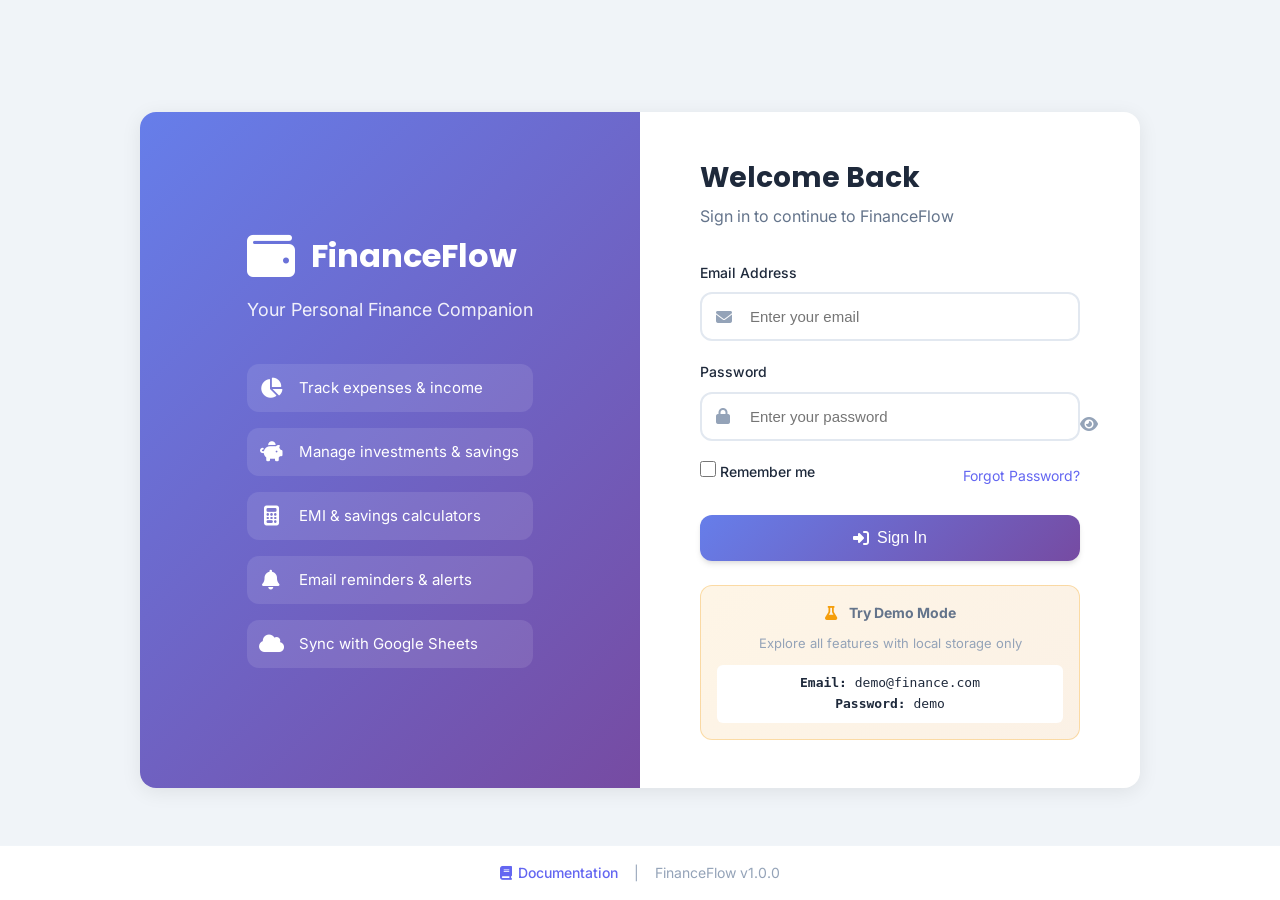
==== accounts.html @ 113bf5a3 "Finance Tracker Lifetime Free" ====
<!DOCTYPE html>
<html lang="en">
<head>
    <meta charset="UTF-8">
    <meta name="viewport" content="width=device-width, initial-scale=1.0">
    <title>Accounts & Cards - FinanceFlow</title>
    <link rel="stylesheet" href="css/styles.css">
    <link rel="stylesheet" href="css/animations.css">
    <link rel="stylesheet" href="css/accounts.css">
    <link href="https://fonts.googleapis.com/css2?family=Inter:wght@300;400;500;600;700&family=Poppins:wght@400;500;600;700&display=swap" rel="stylesheet">
    <link rel="stylesheet" href="https://cdnjs.cloudflare.com/ajax/libs/font-awesome/6.4.0/css/all.min.css">
    <script src="https://cdnjs.cloudflare.com/ajax/libs/gsap/3.12.2/gsap.min.js"></script>
</head>
<body>
    <!-- Mobile Menu Toggle -->
    <button class="mobile-menu-toggle" id="mobileMenuToggle" aria-label="Toggle menu">
        <i class="fas fa-bars"></i>
    </button>

    <!-- Mobile Overlay -->
    <div class="mobile-overlay" id="mobileOverlay"></div>

    <!-- Sidebar Navigation -->
    <nav class="sidebar" id="sidebar">
        <div class="sidebar-header">
            <div class="logo">
                <i class="fas fa-wallet"></i>
                <span>FinanceFlow</span>
            </div>
            <button class="sidebar-toggle" id="sidebarToggle">
                <i class="fas fa-bars"></i>
            </button>
        </div>

        <ul class="nav-menu">
            <li class="nav-item">
                <a href="index.html" class="nav-link">
                    <i class="fas fa-home"></i>
                    <span>Dashboard</span>
                </a>
            </li>
            <li class="nav-item active">
                <a href="accounts.html" class="nav-link">
                    <i class="fas fa-university"></i>
                    <span>Accounts & Cards</span>
                </a>
            </li>
            <li class="nav-item">
                <a href="transactions.html" class="nav-link">
                    <i class="fas fa-exchange-alt"></i>
                    <span>Transactions</span>
                </a>
            </li>
            <li class="nav-item">
                <a href="investments.html" class="nav-link">
                    <i class="fas fa-piggy-bank"></i>
                    <span>Investments</span>
                </a>
            </li>
            <li class="nav-item">
                <a href="emis.html" class="nav-link">
                    <i class="fas fa-credit-card"></i>
                    <span>EMI & Loans</span>
                </a>
            </li>
            <li class="nav-item">
                <a href="calculators.html" class="nav-link">
                    <i class="fas fa-calculator"></i>
                    <span>Calculators</span>
                </a>
            </li>
            <li class="nav-item">
                <a href="reports.html" class="nav-link">
                    <i class="fas fa-chart-pie"></i>
                    <span>Reports</span>
                </a>
            </li>
            <li class="nav-item">
                <a href="categories.html" class="nav-link">
                    <i class="fas fa-tags"></i>
                    <span>Categories</span>
                </a>
            </li>
            <li class="nav-item">
                <a href="logs.html" class="nav-link">
                    <i class="fas fa-history"></i>
                    <span>Audit Logs</span>
                </a>
            </li>
            <li class="nav-item">
                <a href="settings.html" class="nav-link">
                    <i class="fas fa-cog"></i>
                    <span>Settings</span>
                </a>
            </li>
        </ul>

        <div class="sidebar-footer">
            <div class="user-info">
                <div class="user-avatar">
                    <i class="fas fa-user"></i>
                </div>
                <div class="user-details">
                    <span class="user-name" id="userName">User</span>
                    <span class="user-email" id="userEmail"></span>
                </div>
            </div>
            <button class="logout-btn" id="logoutBtn" title="Logout">
                <i class="fas fa-sign-out-alt"></i>
                <span>Logout</span>
            </button>
        </div>
    </nav>

    <!-- Main Content -->
    <main class="main-content">
        <!-- Top Header -->
        <header class="top-header">
            <div class="header-left">
                <h1 class="page-title">Accounts & Cards</h1>
                <p class="page-subtitle">Manage your bank accounts, credit cards, and wallets</p>
            </div>
            <div class="header-right">
                <button class="btn btn-primary" id="addAccountBtn">
                    <i class="fas fa-plus"></i>
                    Add Account
                </button>
            </div>
        </header>

        <!-- Accounts Content -->
        <div class="accounts-content">
            <!-- Summary Stats -->
            <section class="account-stats">
                <div class="stat-card" data-animate="card">
                    <div class="stat-icon bank">
                        <i class="fas fa-university"></i>
                    </div>
                    <div class="stat-info">
                        <h3>Total Bank Balance</h3>
                        <p class="stat-amount" id="totalBankBalance">₹0.00</p>
                    </div>
                </div>
                <div class="stat-card" data-animate="card">
                    <div class="stat-icon credit">
                        <i class="fas fa-credit-card"></i>
                    </div>
                    <div class="stat-info">
                        <h3>Total Credit Limit</h3>
                        <p class="stat-amount" id="totalCreditLimit">₹0.00</p>
                    </div>
                </div>
                <div class="stat-card" data-animate="card">
                    <div class="stat-icon used">
                        <i class="fas fa-chart-line"></i>
                    </div>
                    <div class="stat-info">
                        <h3>Credit Used</h3>
                        <p class="stat-amount" id="totalCreditUsed">₹0.00</p>
                    </div>
                </div>
                <div class="stat-card" data-animate="card">
                    <div class="stat-icon wallet">
                        <i class="fas fa-wallet"></i>
                    </div>
                    <div class="stat-info">
                        <h3>Cash in Wallet</h3>
                        <p class="stat-amount" id="totalCash">₹0.00</p>
                    </div>
                </div>
            </section>

            <!-- Tabs -->
            <div class="tabs-container">
                <div class="tabs-header">
                    <button class="tab-btn active" data-tab="bank-accounts">
                        <i class="fas fa-university"></i>
                        Bank Accounts
                    </button>
                    <button class="tab-btn" data-tab="credit-cards">
                        <i class="fas fa-credit-card"></i>
                        Credit Cards
                    </button>
                    <button class="tab-btn" data-tab="debit-cards">
                        <i class="fas fa-credit-card"></i>
                        Debit Cards
                    </button>
                    <button class="tab-btn" data-tab="wallets">
                        <i class="fas fa-wallet"></i>
                        Wallets & Cash
                    </button>
                </div>

                <!-- Bank Accounts Tab -->
                <div class="tab-content active" id="bank-accounts">
                    <div class="accounts-grid" id="bankAccountsList">
                        <!-- Bank accounts will be loaded dynamically -->
                        <div class="add-card-placeholder" id="addBankAccount">
                            <i class="fas fa-plus-circle"></i>
                            <p>Add Bank Account</p>
                        </div>
                    </div>
                </div>

                <!-- Credit Cards Tab -->
                <div class="tab-content" id="credit-cards">
                    <div class="cards-grid" id="creditCardsList">
                        <!-- Credit cards will be loaded dynamically -->
                        <div class="add-card-placeholder" id="addCreditCard">
                            <i class="fas fa-plus-circle"></i>
                            <p>Add Credit Card</p>
                        </div>
                    </div>
                </div>

                <!-- Debit Cards Tab -->
                <div class="tab-content" id="debit-cards">
                    <div class="cards-grid" id="debitCardsList">
                        <!-- Debit cards will be loaded dynamically -->
                        <div class="add-card-placeholder" id="addDebitCard">
                            <i class="fas fa-plus-circle"></i>
                            <p>Add Debit Card</p>
                        </div>
                    </div>
                </div>

                <!-- Wallets Tab -->
                <div class="tab-content" id="wallets">
                    <div class="wallets-grid" id="walletsList">
                        <!-- Wallets will be loaded dynamically -->
                        <div class="add-card-placeholder" id="addWallet">
                            <i class="fas fa-plus-circle"></i>
                            <p>Add Wallet</p>
                        </div>
                    </div>
                </div>
            </div>

            <!-- Credit Card Requirements Section -->
            <section class="requirements-section card">
                <div class="card-header">
                    <h3>Credit Card Requirements Tracker</h3>
                    <span class="quarter-badge" id="currentQuarter">Q4 2024</span>
                </div>
                <div class="requirements-table-container">
                    <table class="requirements-table" id="requirementsTable">
                        <thead>
                            <tr>
                                <th>Card Name</th>
                                <th>Quarterly Min. Spend</th>
                                <th>Current Spend</th>
                                <th>Progress</th>
                                <th>Days Left</th>
                                <th>Status</th>
                            </tr>
                        </thead>
                        <tbody>
                            <!-- Requirements will be loaded dynamically -->
                            <tr class="empty-row">
                                <td colspan="6">
                                    <div class="empty-state">
                                        <i class="fas fa-credit-card"></i>
                                        <p>No credit cards with spending requirements</p>
                                    </div>
                                </td>
                            </tr>
                        </tbody>
                    </table>
                </div>
            </section>
        </div>
    </main>

    <!-- Add Account Modal -->
    <div class="modal" id="accountModal">
        <div class="modal-overlay"></div>
        <div class="modal-content">
            <div class="modal-header">
                <h2 id="modalTitle">Add Account</h2>
                <button class="modal-close" id="closeModal">
                    <i class="fas fa-times"></i>
                </button>
            </div>
            <form id="accountForm" class="account-form">
                <input type="hidden" id="accountId" name="accountId">
                <input type="hidden" id="accountType" name="accountType" value="bank">

                <div class="form-group">
                    <label for="accountName">Account Name</label>
                    <input type="text" id="accountName" name="accountName" placeholder="e.g., HDFC Savings Account" required>
                </div>

                <div class="form-row">
                    <div class="form-group">
                        <label for="bankName">Bank / Institution</label>
                        <select id="bankName" name="bankName" required>
                            <option value="">Select Bank</option>
                            <option value="HDFC">HDFC Bank</option>
                            <option value="ICICI">ICICI Bank</option>
                            <option value="SBI">State Bank of India</option>
                            <option value="Axis">Axis Bank</option>
                            <option value="Kotak">Kotak Mahindra Bank</option>
                            <option value="Yes">Yes Bank</option>
                            <option value="IndusInd">IndusInd Bank</option>
                            <option value="IDFC">IDFC First Bank</option>
                            <option value="RBL">RBL Bank</option>
                            <option value="AU">AU Small Finance Bank</option>
                            <option value="Paytm">Paytm Payments Bank</option>
                            <option value="Other">Other</option>
                        </select>
                    </div>
                    <div class="form-group">
                        <label for="accountNumber">Account Number (Last 4 digits)</label>
                        <input type="text" id="accountNumber" name="accountNumber" placeholder="XXXX" maxlength="4">
                    </div>
                </div>

                <div class="form-row">
                    <div class="form-group">
                        <label for="currentBalance">Current Balance (₹)</label>
                        <input type="number" id="currentBalance" name="currentBalance" placeholder="0.00" step="0.01">
                    </div>
                    <div class="form-group">
                        <label for="accountColor">Card Color</label>
                        <div class="color-picker">
                            <input type="radio" name="accountColor" value="gradient-1" id="color1" checked>
                            <label for="color1" class="color-option gradient-1"></label>
                            <input type="radio" name="accountColor" value="gradient-2" id="color2">
                            <label for="color2" class="color-option gradient-2"></label>
                            <input type="radio" name="accountColor" value="gradient-3" id="color3">
                            <label for="color3" class="color-option gradient-3"></label>
                            <input type="radio" name="accountColor" value="gradient-4" id="color4">
                            <label for="color4" class="color-option gradient-4"></label>
                            <input type="radio" name="accountColor" value="gradient-5" id="color5">
                            <label for="color5" class="color-option gradient-5"></label>
                        </div>
                    </div>
                </div>

                <!-- Credit Card Specific Fields -->
                <div class="credit-card-fields" id="creditCardFields" style="display: none;">
                    <h4 class="section-title">Credit Card Details</h4>
                    <div class="form-row">
                        <div class="form-group">
                            <label for="creditLimit">Credit Limit (₹)</label>
                            <input type="number" id="creditLimit" name="creditLimit" placeholder="0.00" step="0.01">
                        </div>
                        <div class="form-group">
                            <label for="billingCycle">Billing Cycle Day</label>
                            <input type="number" id="billingCycle" name="billingCycle" placeholder="1-31" min="1" max="31">
                        </div>
                    </div>
                    <div class="form-row">
                        <div class="form-group">
                            <label for="minSpendQuarterly">Min. Quarterly Spend (₹)</label>
                            <input type="number" id="minSpendQuarterly" name="minSpendQuarterly" placeholder="0.00" step="0.01">
                        </div>
                        <div class="form-group">
                            <label for="annualFee">Annual Fee (₹)</label>
                            <input type="number" id="annualFee" name="annualFee" placeholder="0.00" step="0.01">
                        </div>
                    </div>
                    <div class="form-group">
                        <label for="rewardType">Reward Type</label>
                        <select id="rewardType" name="rewardType">
                            <option value="">Select Reward Type</option>
                            <option value="cashback">Cashback</option>
                            <option value="points">Reward Points</option>
                            <option value="miles">Air Miles</option>
                            <option value="none">No Rewards</option>
                        </select>
                    </div>
                </div>

                <!-- Wallet Specific Fields -->
                <div class="wallet-fields" id="walletFields" style="display: none;">
                    <h4 class="section-title">Wallet Details</h4>
                    <div class="form-group">
                        <label for="walletType">Wallet Type</label>
                        <select id="walletType" name="walletType">
                            <option value="cash">Cash</option>
                            <option value="paytm">Paytm Wallet</option>
                            <option value="phonepe">PhonePe Wallet</option>
                            <option value="amazonpay">Amazon Pay</option>
                            <option value="googlepay">Google Pay</option>
                            <option value="other">Other Digital Wallet</option>
                        </select>
                    </div>
                </div>

                <div class="form-group">
                    <label for="notes">Notes (Optional)</label>
                    <textarea id="notes" name="notes" placeholder="Any additional notes..."></textarea>
                </div>

                <div class="form-actions">
                    <button type="button" class="btn btn-secondary" id="cancelAccount">Cancel</button>
                    <button type="submit" class="btn btn-primary">
                        <i class="fas fa-check"></i> Save Account
                    </button>
                </div>
            </form>
        </div>
    </div>

    <!-- Delete Confirmation Modal -->
    <div class="modal" id="deleteModal">
        <div class="modal-overlay"></div>
        <div class="modal-content modal-sm">
            <div class="modal-header">
                <h2>Delete Account</h2>
                <button class="modal-close" id="closeDeleteModal">
                    <i class="fas fa-times"></i>
                </button>
            </div>
            <div class="modal-body">
                <div class="delete-warning">
                    <i class="fas fa-exclamation-triangle"></i>
                    <p>Are you sure you want to delete this account? This action cannot be undone.</p>
                </div>
            </div>
            <div class="modal-footer">
                <button type="button" class="btn btn-secondary" id="cancelDelete">Cancel</button>
                <button type="button" class="btn btn-danger" id="confirmDelete">
                    <i class="fas fa-trash"></i> Delete
                </button>
            </div>
        </div>
    </div>

    <!-- Page Footer -->
    <footer class="page-footer">
        <a href="docs.html" target="_blank"><i class="fas fa-book"></i> Documentation</a>
        <span>|</span>
        <span>FinanceFlow v1.0.0</span>
    </footer>

    <!-- Toast Notification -->
    <div class="toast-container" id="toastContainer"></div>

    <!-- Scripts -->
    <script src="js/config.js"></script>
    <script src="js/sheets-api.js"></script>
    <script src="js/storage.js"></script>
    <script src="js/app.js"></script>
    <script src="js/accounts.js"></script>
    <script src="js/animations.js"></script>
</body>
</html>
---- css/styles.css ----
/* ============================================
   FinanceFlow - Modern Finance Tracker Styles
   ============================================ */

/* CSS Variables */
:root {
    /* Primary Colors */
    --primary: #6366f1;
    --primary-dark: #4f46e5;
    --primary-light: #818cf8;
    --primary-bg: rgba(99, 102, 241, 0.1);

    /* Secondary Colors */
    --secondary: #10b981;
    --secondary-dark: #059669;
    --secondary-light: #34d399;

    /* Accent Colors */
    --accent-1: #f59e0b;
    --accent-2: #ec4899;
    --accent-3: #8b5cf6;
    --accent-4: #06b6d4;

    /* Status Colors */
    --success: #22c55e;
    --warning: #f59e0b;
    --error: #ef4444;
    --info: #3b82f6;

    /* Neutral Colors */
    --dark: #1e1e2e;
    --dark-100: #2a2a3e;
    --dark-200: #363650;
    --dark-300: #45455f;

    --light: #f8fafc;
    --light-100: #f1f5f9;
    --light-200: #e2e8f0;
    --light-300: #cbd5e1;

    /* Text Colors */
    --text-primary: #1e293b;
    --text-secondary: #64748b;
    --text-muted: #94a3b8;
    --text-light: #ffffff;

    /* Background */
    --bg-main: #f0f4f8;
    --bg-card: #ffffff;
    --bg-sidebar: #1e1e2e;

    /* Gradients */
    --gradient-1: linear-gradient(135deg, #667eea 0%, #764ba2 100%);
    --gradient-2: linear-gradient(135deg, #11998e 0%, #38ef7d 100%);
    --gradient-3: linear-gradient(135deg, #ee0979 0%, #ff6a00 100%);
    --gradient-4: linear-gradient(135deg, #4facfe 0%, #00f2fe 100%);
    --gradient-5: linear-gradient(135deg, #fa709a 0%, #fee140 100%);
    --gradient-dark: linear-gradient(180deg, #1e1e2e 0%, #2a2a3e 100%);

    /* Shadows */
    --shadow-sm: 0 1px 2px 0 rgba(0, 0, 0, 0.05);
    --shadow: 0 4px 6px -1px rgba(0, 0, 0, 0.1), 0 2px 4px -1px rgba(0, 0, 0, 0.06);
    --shadow-md: 0 10px 15px -3px rgba(0, 0, 0, 0.1), 0 4px 6px -2px rgba(0, 0, 0, 0.05);
    --shadow-lg: 0 20px 25px -5px rgba(0, 0, 0, 0.1), 0 10px 10px -5px rgba(0, 0, 0, 0.04);
    --shadow-xl: 0 25px 50px -12px rgba(0, 0, 0, 0.25);
    --shadow-card: 0 4px 20px rgba(0, 0, 0, 0.08);

    /* Border Radius */
    --radius-sm: 6px;
    --radius: 12px;
    --radius-lg: 16px;
    --radius-xl: 24px;
    --radius-full: 9999px;

    /* Transitions */
    --transition-fast: 150ms ease;
    --transition: 300ms ease;
    --transition-slow: 500ms ease;

    /* Spacing */
    --sidebar-width: 260px;
    --sidebar-collapsed: 70px;
    --header-height: 70px;
    --mobile-nav-height: 70px;
}

/* Dark Theme */
[data-theme="dark"] {
    /* Neutral Colors - inverted */
    --light: #1e1e2e;
    --light-100: #2a2a3e;
    --light-200: #363650;
    --light-300: #45455f;

    --dark: #f8fafc;
    --dark-100: #f1f5f9;
    --dark-200: #e2e8f0;
    --dark-300: #cbd5e1;

    /* Text Colors - inverted */
    --text-primary: #f1f5f9;
    --text-secondary: #cbd5e1;
    --text-muted: #94a3b8;

    /* Background - dark */
    --bg-main: #0f0f1a;
    --bg-card: #1e1e2e;
    --bg-sidebar: #0f0f1a;

    /* Shadows - more subtle for dark mode */
    --shadow-sm: 0 1px 2px 0 rgba(0, 0, 0, 0.3);
    --shadow: 0 4px 6px -1px rgba(0, 0, 0, 0.4), 0 2px 4px -1px rgba(0, 0, 0, 0.3);
    --shadow-md: 0 10px 15px -3px rgba(0, 0, 0, 0.4), 0 4px 6px -2px rgba(0, 0, 0, 0.3);
    --shadow-lg: 0 20px 25px -5px rgba(0, 0, 0, 0.4), 0 10px 10px -5px rgba(0, 0, 0, 0.3);
    --shadow-xl: 0 25px 50px -12px rgba(0, 0, 0, 0.5);
    --shadow-card: 0 4px 20px rgba(0, 0, 0, 0.3);

    /* Primary colors - slightly brighter for dark bg */
    --primary-bg: rgba(99, 102, 241, 0.2);
}

/* Dark Theme - Element overrides */
[data-theme="dark"] body {
    color: var(--text-primary);
}

[data-theme="dark"] .card,
[data-theme="dark"] .modal-content {
    background: var(--bg-card);
    color: var(--text-primary);
}

[data-theme="dark"] .card-header h3,
[data-theme="dark"] .modal-header h2,
[data-theme="dark"] h1, [data-theme="dark"] h2,
[data-theme="dark"] h3, [data-theme="dark"] h4 {
    color: var(--text-primary);
}

[data-theme="dark"] .page-title,
[data-theme="dark"] .page-subtitle {
    color: var(--text-primary);
}

[data-theme="dark"] p,
[data-theme="dark"] span,
[data-theme="dark"] label {
    color: var(--text-secondary);
}

[data-theme="dark"] input,
[data-theme="dark"] select,
[data-theme="dark"] textarea {
    background: var(--light-100);
    border-color: var(--light-300);
    color: var(--text-primary);
}

[data-theme="dark"] input::placeholder,
[data-theme="dark"] textarea::placeholder {
    color: var(--text-muted);
}

[data-theme="dark"] .stat-card,
[data-theme="dark"] .summary-card {
    background: var(--bg-card);
}

[data-theme="dark"] .stat-label,
[data-theme="dark"] .stat-info span {
    color: var(--text-secondary);
}

[data-theme="dark"] .stat-value {
    color: var(--text-primary);
}

[data-theme="dark"] .btn-secondary {
    background: var(--light-200);
    color: var(--text-primary);
    border-color: var(--light-300);
}

[data-theme="dark"] .btn-secondary:hover {
    background: var(--light-300);
}

[data-theme="dark"] .empty-state-small p,
[data-theme="dark"] .empty-state p {
    color: var(--text-muted);
}

[data-theme="dark"] .investment-item,
[data-theme="dark"] .transaction-item {
    background: var(--light-100);
    border-color: var(--light-200);
}

[data-theme="dark"] .investment-item h4,
[data-theme="dark"] .transaction-item h4 {
    color: var(--text-primary);
}

[data-theme="dark"] .investment-item p,
[data-theme="dark"] .transaction-item p {
    color: var(--text-secondary);
}

[data-theme="dark"] .nav-link {
    color: var(--text-secondary);
}

[data-theme="dark"] .nav-link:hover,
[data-theme="dark"] .nav-item.active .nav-link {
    color: var(--text-light);
}

[data-theme="dark"] .form-group label {
    color: var(--text-primary);
}

[data-theme="dark"] .form-group small {
    color: var(--text-muted);
}

[data-theme="dark"] .toggle-text {
    color: var(--text-secondary);
}

[data-theme="dark"] .page-footer {
    background: var(--bg-card);
    border-color: var(--light-200);
    color: var(--text-secondary);
}

[data-theme="dark"] .page-footer a {
    color: var(--text-secondary);
}

[data-theme="dark"] .top-header {
    background: var(--bg-card);
    border-color: var(--light-200);
}

[data-theme="dark"] table th,
[data-theme="dark"] table td {
    color: var(--text-primary);
    border-color: var(--light-200);
}

[data-theme="dark"] table thead {
    background: var(--light-100);
}

[data-theme="dark"] table tbody tr:hover {
    background: var(--light-100);
}

/* Dark Theme - Sidebar */
[data-theme="dark"] .sidebar {
    background: var(--bg-sidebar);
    border-right-color: var(--light-200);
}

[data-theme="dark"] .sidebar-header {
    border-bottom-color: var(--light-200);
}

[data-theme="dark"] .logo span {
    color: var(--text-primary);
}

[data-theme="dark"] .user-name {
    color: var(--text-primary);
}

[data-theme="dark"] .user-email {
    color: var(--text-secondary);
}

/* Dark Theme - Modals */
[data-theme="dark"] .modal-overlay {
    background: rgba(0, 0, 0, 0.7);
}

[data-theme="dark"] .modal-content {
    background: var(--bg-card);
    border: 1px solid var(--light-200);
}

[data-theme="dark"] .modal-header {
    border-bottom-color: var(--light-200);
}

[data-theme="dark"] .modal-header h2 {
    color: var(--text-primary);
}

[data-theme="dark"] .modal-close {
    color: var(--text-secondary);
}

[data-theme="dark"] .modal-close:hover {
    color: var(--text-primary);
}

[data-theme="dark"] .form-actions {
    border-top-color: var(--light-200);
}

/* Dark Theme - Alerts and Banners */
[data-theme="dark"] .alert {
    border-color: var(--light-200);
}

/* Dark Theme - Dropdowns */
[data-theme="dark"] select option {
    background: var(--bg-card);
    color: var(--text-primary);
}

/* Dark Theme - Toast */
[data-theme="dark"] .toast {
    background: var(--bg-card);
    border: 1px solid var(--light-200);
    color: var(--text-primary);
}

/* Dark Theme - Scrollbars */
[data-theme="dark"] ::-webkit-scrollbar-track {
    background: var(--light-100);
}

[data-theme="dark"] ::-webkit-scrollbar-thumb {
    background: var(--light-300);
}

[data-theme="dark"] ::-webkit-scrollbar-thumb:hover {
    background: var(--light-200);
}

/* Reset & Base */
*, *::before, *::after {
    box-sizing: border-box;
    margin: 0;
    padding: 0;
}

html {
    font-size: 16px;
    scroll-behavior: smooth;
}

body {
    font-family: 'Inter', -apple-system, BlinkMacSystemFont, 'Segoe UI', Roboto, sans-serif;
    background: var(--bg-main);
    color: var(--text-primary);
    line-height: 1.6;
    overflow-x: hidden;
    min-height: 100vh;
}

/* Typography */
h1, h2, h3, h4, h5, h6 {
    font-family: 'Poppins', sans-serif;
    font-weight: 600;
    line-height: 1.3;
}

h1 { font-size: 1.75rem; }
h2 { font-size: 1.5rem; }
h3 { font-size: 1.25rem; }
h4 { font-size: 1.125rem; }

/* ============================================
   SIDEBAR NAVIGATION - DESKTOP
   ============================================ */
.sidebar {
    position: fixed;
    left: 0;
    top: 0;
    height: 100vh;
    width: var(--sidebar-width);
    background: var(--gradient-dark);
    padding: 1.25rem;
    display: flex;
    flex-direction: column;
    z-index: 1000;
    transition: transform var(--transition), width var(--transition);
    overflow-y: auto;
    overflow-x: hidden;
}

.sidebar-header {
    display: flex;
    align-items: center;
    justify-content: space-between;
    margin-bottom: 1.5rem;
    padding-bottom: 1.25rem;
    border-bottom: 1px solid var(--dark-200);
}

.logo {
    display: flex;
    align-items: center;
    gap: 0.75rem;
    color: var(--text-light);
    font-size: 1.25rem;
    font-weight: 700;
    font-family: 'Poppins', sans-serif;
    text-decoration: none;
}

.logo i {
    font-size: 1.5rem;
    color: var(--primary-light);
}

.sidebar-toggle {
    background: var(--dark-200);
    border: none;
    color: var(--text-light);
    width: 36px;
    height: 36px;
    border-radius: var(--radius-sm);
    cursor: pointer;
    display: flex;
    align-items: center;
    justify-content: center;
    transition: var(--transition);
    flex-shrink: 0;
}

.sidebar-toggle:hover {
    background: var(--primary);
}

.sidebar-toggle i {
    transition: transform var(--transition);
}

.sidebar.collapsed .sidebar-toggle i {
    transform: rotate(180deg);
}

.nav-menu {
    list-style: none;
    flex: 1;
    display: flex;
    flex-direction: column;
    gap: 0.375rem;
}

.nav-item {
    width: 100%;
}

.nav-link {
    display: flex;
    align-items: center;
    gap: 0.875rem;
    padding: 0.875rem 1rem;
    color: var(--light-300);
    text-decoration: none;
    border-radius: var(--radius);
    transition: var(--transition);
    position: relative;
    overflow: hidden;
    font-size: 0.9375rem;
}

.nav-link::before {
    content: '';
    position: absolute;
    left: 0;
    top: 0;
    height: 100%;
    width: 0;
    background: var(--gradient-1);
    opacity: 0;
    transition: var(--transition);
    border-radius: var(--radius);
    z-index: -1;
}

.nav-link:hover,
.nav-item.active .nav-link {
    color: var(--text-light);
}

.nav-link:hover::before,
.nav-item.active .nav-link::before {
    width: 100%;
    opacity: 1;
}

.nav-link i {
    font-size: 1.125rem;
    width: 24px;
    text-align: center;
    flex-shrink: 0;
}

.nav-link span {
    white-space: nowrap;
}

.sidebar-footer {
    padding: 1rem;
    margin-top: auto;
    border-top: 1px solid var(--light-200);
}

.user-info {
    display: flex;
    align-items: center;
    gap: 0.75rem;
    margin-bottom: 0.75rem;
}

.user-avatar {
    width: 36px;
    height: 36px;
    border-radius: 50%;
    background: var(--gradient-1);
    display: flex;
    align-items: center;
    justify-content: center;
    color: white;
    font-size: 0.875rem;
    flex-shrink: 0;
}

.user-details {
    flex: 1;
    min-width: 0;
}

.user-name {
    display: block;
    font-weight: 600;
    font-size: 0.875rem;
    color: #ffffff;
    white-space: nowrap;
    overflow: hidden;
    text-overflow: ellipsis;
}

.user-email {
    display: block;
    font-size: 0.75rem;
    color: var(--text-muted);
    white-space: nowrap;
    overflow: hidden;
    text-overflow: ellipsis;
}

.logout-btn {
    width: 100%;
    display: flex;
    align-items: center;
    justify-content: center;
    gap: 0.5rem;
    padding: 0.625rem 1rem;
    background: var(--light-100);
    border: none;
    border-radius: var(--radius);
    color: var(--text-secondary);
    font-size: 0.8125rem;
    font-weight: 500;
    cursor: pointer;
    transition: var(--transition);
}

.logout-btn:hover {
    background: var(--error);
    color: white;
}

.sync-status {
    display: flex;
    align-items: center;
    gap: 0.75rem;
    color: var(--secondary);
    font-size: 0.8125rem;
}

.sync-status i {
    animation: pulse 2s infinite;
}

/* Sidebar Collapsed State */
.sidebar.collapsed {
    width: var(--sidebar-collapsed);
}

.sidebar.collapsed .logo span,
.sidebar.collapsed .nav-link span,
.sidebar.collapsed .sidebar-footer span,
.sidebar.collapsed .user-details,
.sidebar.collapsed .logout-btn span {
    display: none;
}

.sidebar.collapsed .user-info {
    justify-content: center;
    margin-bottom: 0.5rem;
}

.sidebar.collapsed .logout-btn {
    padding: 0.625rem;
}

.sidebar.collapsed .logo {
    justify-content: center;
}

.sidebar.collapsed .nav-link {
    justify-content: center;
    padding: 0.875rem;
}

.sidebar.collapsed .nav-link i {
    margin: 0;
    font-size: 1.25rem;
}

.sidebar.collapsed .sidebar-header {
    justify-content: center;
    padding: 1.25rem 0.5rem;
}

.sidebar.collapsed .sidebar-toggle {
    position: static;
    margin-left: 0;
}

.sidebar.collapsed .sync-status {
    justify-content: center;
}

.sidebar.collapsed ~ .main-content {
    margin-left: var(--sidebar-collapsed);
}

/* ============================================
   MOBILE NAVIGATION - Bottom Nav Bar
   ============================================ */
.mobile-nav {
    display: none;
    position: fixed;
    bottom: 0;
    left: 0;
    right: 0;
    height: var(--mobile-nav-height);
    background: var(--bg-card);
    border-top: 1px solid var(--light-200);
    z-index: 1000;
    padding: 0.5rem;
    box-shadow: 0 -4px 20px rgba(0, 0, 0, 0.1);
}

.mobile-nav-list {
    display: flex;
    justify-content: space-around;
    align-items: center;
    height: 100%;
    list-style: none;
    max-width: 500px;
    margin: 0 auto;
}

.mobile-nav-item {
    flex: 1;
}

.mobile-nav-link {
    display: flex;
    flex-direction: column;
    align-items: center;
    justify-content: center;
    gap: 0.25rem;
    padding: 0.5rem;
    color: var(--text-muted);
    text-decoration: none;
    border-radius: var(--radius);
    transition: var(--transition);
    font-size: 0.625rem;
    font-weight: 500;
}

.mobile-nav-link i {
    font-size: 1.25rem;
}

.mobile-nav-link.active,
.mobile-nav-link:hover {
    color: var(--primary);
}

.mobile-nav-link.active {
    background: var(--primary-bg);
}

/* Mobile Menu Toggle Button */
.mobile-menu-toggle {
    display: none;
    position: fixed;
    top: 1rem;
    left: 1rem;
    z-index: 1002;
    width: 44px;
    height: 44px;
    background: var(--bg-card);
    border: none;
    border-radius: var(--radius);
    color: var(--text-primary);
    cursor: pointer;
    box-shadow: var(--shadow-md);
    transition: var(--transition);
    align-items: center;
    justify-content: center;
}

.mobile-menu-toggle:hover {
    background: var(--light-100);
}

.mobile-menu-toggle i {
    font-size: 1.25rem;
}

/* Mobile Overlay */
.mobile-overlay {
    display: none;
    position: fixed;
    inset: 0;
    background: rgba(0, 0, 0, 0.5);
    z-index: 1000;
    opacity: 0;
    transition: opacity var(--transition);
}

.mobile-overlay.active {
    display: block;
    opacity: 1;
}

/* Desktop - hide mobile toggle, show sidebar toggle */
@media (min-width: 769px) {
    .mobile-menu-toggle {
        display: none !important;
    }

    .sidebar-toggle {
        display: flex;
    }
}

/* Mobile Sidebar Styles */
@media (max-width: 768px) {
    .mobile-menu-toggle {
        display: flex;
    }

    .sidebar {
        transform: translateX(-100%);
        z-index: 1001;
    }

    .sidebar.mobile-open {
        transform: translateX(0);
    }

    .sidebar-toggle {
        display: none !important;
    }

    .main-content {
        margin-left: 0;
        padding-top: 70px;
    }

    .top-header {
        padding-left: 4.5rem;
    }

    /* Settings page mobile */
    .settings-content {
        padding: 1rem !important;
    }

    .settings-content .form-row {
        flex-direction: column;
    }

    .settings-content .card {
        padding: 1rem;
    }

    .settings-content input,
    .settings-content select {
        width: 100% !important;
    }
}

/* ============================================
   MAIN CONTENT
   ============================================ */
.main-content {
    margin-left: var(--sidebar-width);
    min-height: 100vh;
    transition: margin-left var(--transition);
    padding-bottom: 0;
}

/* Top Header */
.top-header {
    display: flex;
    align-items: center;
    justify-content: space-between;
    padding: 1.25rem 1.5rem;
    background: var(--bg-card);
    box-shadow: var(--shadow-sm);
    position: sticky;
    top: 0;
    z-index: 100;
    gap: 1rem;
}

.header-left {
    flex: 1;
    min-width: 0;
}

.header-left .page-title {
    color: var(--text-primary);
    margin-bottom: 0.125rem;
    font-size: 1.5rem;
}

.header-left .page-subtitle {
    color: var(--text-secondary);
    font-size: 0.8125rem;
}

.header-right {
    display: flex;
    align-items: center;
    gap: 0.75rem;
    flex-shrink: 0;
}

.notification-bell {
    position: relative;
    width: 44px;
    height: 44px;
    display: flex;
    align-items: center;
    justify-content: center;
    background: var(--light-100);
    border-radius: var(--radius-full);
    cursor: pointer;
    transition: var(--transition);
}

.notification-bell:hover {
    background: var(--light-200);
}

.notification-bell i {
    font-size: 1.125rem;
    color: var(--text-secondary);
}

.notification-badge {
    position: absolute;
    top: 6px;
    right: 6px;
    background: var(--error);
    color: white;
    font-size: 0.625rem;
    font-weight: 600;
    width: 18px;
    height: 18px;
    border-radius: var(--radius-full);
    display: flex;
    align-items: center;
    justify-content: center;
}

/* ============================================
   BUTTONS
   ============================================ */
.btn {
    display: inline-flex;
    align-items: center;
    justify-content: center;
    gap: 0.5rem;
    padding: 0.75rem 1.25rem;
    border: none;
    border-radius: var(--radius);
    font-size: 0.875rem;
    font-weight: 500;
    cursor: pointer;
    transition: var(--transition);
    text-decoration: none;
    white-space: nowrap;
}

.btn-primary {
    background: var(--gradient-1);
    color: white;
    box-shadow: var(--shadow);
}

.btn-primary:hover {
    transform: translateY(-2px);
    box-shadow: var(--shadow-md);
}

.btn-secondary {
    background: var(--light-100);
    color: var(--text-primary);
}

.btn-secondary:hover {
    background: var(--light-200);
}

.btn-success {
    background: var(--secondary);
    color: white;
}

.btn-danger {
    background: var(--error);
    color: white;
}

.btn-sm {
    padding: 0.5rem 0.875rem;
    font-size: 0.8125rem;
}

.btn-icon {
    width: 40px;
    height: 40px;
    padding: 0;
    display: flex;
    align-items: center;
    justify-content: center;
    background: transparent;
    color: var(--text-secondary);
    border-radius: var(--radius);
}

.btn-icon:hover {
    background: var(--light-100);
}

/* ============================================
   DASHBOARD CONTENT
   ============================================ */
.dashboard-content {
    padding: 1.5rem;
}

/* Summary Cards */
.summary-section {
    display: grid;
    grid-template-columns: repeat(4, 1fr);
    gap: 1.25rem;
    margin-bottom: 1.5rem;
}

.summary-card {
    background: var(--bg-card);
    border-radius: var(--radius-lg);
    padding: 1.25rem;
    display: flex;
    align-items: flex-start;
    gap: 1rem;
    box-shadow: var(--shadow-card);
    position: relative;
    overflow: hidden;
    transition: var(--transition);
}

.summary-card::before {
    content: '';
    position: absolute;
    top: 0;
    left: 0;
    right: 0;
    height: 4px;
}

.card-gradient-1::before { background: var(--gradient-1); }
.card-gradient-2::before { background: var(--gradient-2); }
.card-gradient-3::before { background: var(--gradient-3); }
.card-gradient-4::before { background: var(--gradient-4); }

.summary-card:hover {
    transform: translateY(-4px);
    box-shadow: var(--shadow-lg);
}

.card-icon {
    width: 50px;
    height: 50px;
    border-radius: var(--radius);
    display: flex;
    align-items: center;
    justify-content: center;
    font-size: 1.25rem;
    flex-shrink: 0;
}

.card-gradient-1 .card-icon {
    background: rgba(99, 102, 241, 0.15);
    color: var(--primary);
}

.card-gradient-2 .card-icon {
    background: rgba(16, 185, 129, 0.15);
    color: var(--secondary);
}

.card-gradient-3 .card-icon {
    background: rgba(239, 68, 68, 0.15);
    color: var(--error);
}

.card-gradient-4 .card-icon {
    background: rgba(6, 182, 212, 0.15);
    color: var(--accent-4);
}

.card-content {
    flex: 1;
    min-width: 0;
}

.card-content h3 {
    font-size: 0.8125rem;
    font-weight: 500;
    color: var(--text-secondary);
    margin-bottom: 0.375rem;
}

.card-content .amount {
    font-size: 1.5rem;
    font-weight: 700;
    color: var(--text-primary);
    font-family: 'Poppins', sans-serif;
    margin-bottom: 0.375rem;
    white-space: nowrap;
    overflow: hidden;
    text-overflow: ellipsis;
}

.trend {
    display: inline-flex;
    align-items: center;
    gap: 0.25rem;
    font-size: 0.75rem;
    font-weight: 500;
    padding: 0.25rem 0.5rem;
    border-radius: var(--radius-full);
}

.trend.positive {
    background: rgba(34, 197, 94, 0.1);
    color: var(--success);
}

.trend.negative {
    background: rgba(239, 68, 68, 0.1);
    color: var(--error);
}

.progress-bar {
    width: 100%;
    height: 6px;
    background: var(--light-200);
    border-radius: var(--radius-full);
    overflow: hidden;
    margin-top: 0.5rem;
}

.progress {
    height: 100%;
    background: var(--gradient-4);
    border-radius: var(--radius-full);
    transition: width 1s ease;
}

/* Card Component */
.card {
    background: var(--bg-card);
    border-radius: var(--radius-lg);
    box-shadow: var(--shadow-card);
    padding: 1.25rem;
}

.card-header {
    display: flex;
    align-items: center;
    justify-content: space-between;
    margin-bottom: 1.25rem;
    gap: 0.75rem;
}

.card-header h3 {
    font-size: 1rem;
    color: var(--text-primary);
}

.view-all {
    color: var(--primary);
    text-decoration: none;
    font-size: 0.8125rem;
    font-weight: 500;
    transition: var(--transition);
    white-space: nowrap;
}

.view-all:hover {
    color: var(--primary-dark);
}

/* Charts Section */
.charts-section {
    display: grid;
    grid-template-columns: 1.5fr 1fr;
    gap: 1.25rem;
    margin-bottom: 1.5rem;
}

.chart-container {
    min-height: 320px;
}

.chart-container canvas {
    max-height: 260px;
}

.chart-filter {
    padding: 0.5rem 0.875rem;
    border: 1px solid var(--light-200);
    border-radius: var(--radius);
    background: var(--bg-card);
    font-size: 0.8125rem;
    color: var(--text-primary);
    cursor: pointer;
}

/* Bottom Section */
.bottom-section {
    display: grid;
    grid-template-columns: 1.5fr 1fr;
    gap: 1.25rem;
    margin-bottom: 1.5rem;
}

/* Transactions List */
.transactions-list {
    max-height: 380px;
    overflow-y: auto;
}

.transaction-item {
    display: flex;
    align-items: center;
    gap: 0.875rem;
    padding: 0.875rem 0;
    border-bottom: 1px solid var(--light-100);
    transition: var(--transition);
}

.transaction-item:last-child {
    border-bottom: none;
}

.transaction-item:hover {
    background: var(--light-100);
    margin: 0 -0.875rem;
    padding: 0.875rem;
    border-radius: var(--radius);
}

.transaction-icon {
    width: 44px;
    height: 44px;
    border-radius: var(--radius);
    display: flex;
    align-items: center;
    justify-content: center;
    font-size: 1.125rem;
    flex-shrink: 0;
}

.transaction-icon.food { background: rgba(245, 158, 11, 0.15); color: var(--accent-1); }
.transaction-icon.transport { background: rgba(59, 130, 246, 0.15); color: var(--info); }
.transaction-icon.shopping { background: rgba(236, 72, 153, 0.15); color: var(--accent-2); }
.transaction-icon.bills { background: rgba(139, 92, 246, 0.15); color: var(--accent-3); }
.transaction-icon.income { background: rgba(34, 197, 94, 0.15); color: var(--success); }
.transaction-icon.expense { background: rgba(239, 68, 68, 0.15); color: var(--error); }

.transaction-details {
    flex: 1;
    min-width: 0;
}

.transaction-details h4 {
    font-size: 0.875rem;
    font-weight: 500;
    color: var(--text-primary);
    margin-bottom: 0.125rem;
    white-space: nowrap;
    overflow: hidden;
    text-overflow: ellipsis;
}

.transaction-details p {
    font-size: 0.75rem;
    color: var(--text-muted);
}

.transaction-amount {
    text-align: right;
    flex-shrink: 0;
}

.transaction-amount .amount {
    font-size: 0.9375rem;
    font-weight: 600;
}

.transaction-amount .amount.expense { color: var(--error); }
.transaction-amount .amount.income { color: var(--success); }

.transaction-amount .method {
    font-size: 0.6875rem;
    color: var(--text-muted);
}

/* Accounts List */
.account-item {
    display: flex;
    align-items: center;
    gap: 0.875rem;
    padding: 0.875rem 0;
    border-bottom: 1px solid var(--light-100);
}

.account-item:last-child {
    border-bottom: none;
}

.account-logo {
    width: 44px;
    height: 44px;
    border-radius: var(--radius);
    display: flex;
    align-items: center;
    justify-content: center;
    font-size: 1.25rem;
    font-weight: 700;
    color: white;
    flex-shrink: 0;
}

.account-logo.bank { background: var(--gradient-1); }
.account-logo.credit { background: var(--gradient-3); }
.account-logo.wallet { background: var(--gradient-2); }

.account-info {
    flex: 1;
    min-width: 0;
}

.account-info h4 {
    font-size: 0.875rem;
    font-weight: 500;
    margin-bottom: 0.125rem;
    white-space: nowrap;
    overflow: hidden;
    text-overflow: ellipsis;
}

.account-info p {
    font-size: 0.75rem;
    color: var(--text-muted);
}

.account-balance {
    font-size: 0.9375rem;
    font-weight: 600;
    color: var(--text-primary);
    flex-shrink: 0;
}

/* Empty State */
.empty-state {
    display: flex;
    flex-direction: column;
    align-items: center;
    justify-content: center;
    padding: 2.5rem 1.5rem;
    color: var(--text-muted);
    text-align: center;
}

.empty-state i {
    font-size: 2.5rem;
    margin-bottom: 0.875rem;
    opacity: 0.5;
}

.empty-state p {
    font-size: 0.875rem;
}

/* ============================================
   MODAL
   ============================================ */
.modal {
    position: fixed;
    inset: 0;
    z-index: 2000;
    display: none;
    align-items: center;
    justify-content: center;
    padding: 1rem;
}

.modal.active {
    display: flex;
}

.modal-overlay {
    position: absolute;
    inset: 0;
    background: rgba(0, 0, 0, 0.5);
    backdrop-filter: blur(4px);
}

.modal-content {
    position: relative;
    background: var(--bg-card);
    border-radius: var(--radius-xl);
    width: 100%;
    max-width: 520px;
    max-height: 85vh;
    overflow-y: auto;
    box-shadow: var(--shadow-xl);
    animation: modalSlideIn 0.3s ease;
}

@keyframes modalSlideIn {
    from {
        opacity: 0;
        transform: translateY(-20px) scale(0.95);
    }
    to {
        opacity: 1;
        transform: translateY(0) scale(1);
    }
}

.modal-header {
    display: flex;
    align-items: center;
    justify-content: space-between;
    padding: 1.25rem 1.5rem;
    border-bottom: 1px solid var(--light-100);
    position: sticky;
    top: 0;
    background: var(--bg-card);
    z-index: 10;
}

.modal-header h2 {
    font-size: 1.125rem;
}

.modal-close {
    width: 36px;
    height: 36px;
    display: flex;
    align-items: center;
    justify-content: center;
    background: var(--light-100);
    border: none;
    border-radius: var(--radius-full);
    cursor: pointer;
    color: var(--text-secondary);
    transition: var(--transition);
}

.modal-close:hover {
    background: var(--light-200);
    color: var(--text-primary);
}

/* ============================================
   FORMS
   ============================================ */
.modal-body {
    padding: 1.5rem;
}

.transaction-form,
.account-form {
    padding: 1.5rem;
}

.account-form .form-row,
.transaction-form .form-row {
    margin-bottom: 0.5rem;
}

.form-row {
    display: grid;
    grid-template-columns: repeat(2, 1fr);
    gap: 1rem;
}

.form-group {
    margin-bottom: 1rem;
}

.form-group label {
    display: block;
    font-size: 0.8125rem;
    font-weight: 500;
    color: var(--text-primary);
    margin-bottom: 0.375rem;
}

.form-group input,
.form-group select,
.form-group textarea {
    width: 100%;
    padding: 0.75rem 1rem;
    border: 2px solid var(--light-200);
    border-radius: var(--radius);
    font-size: 0.9375rem;
    color: var(--text-primary);
    background: var(--bg-card);
    transition: var(--transition);
}

.form-group input:focus,
.form-group select:focus,
.form-group textarea:focus {
    outline: none;
    border-color: var(--primary);
    box-shadow: 0 0 0 4px var(--primary-bg);
}

.form-group textarea {
    resize: vertical;
    min-height: 80px;
}

.toggle-group {
    display: flex;
    gap: 0.5rem;
}

.toggle-btn {
    flex: 1;
    padding: 0.75rem 1rem;
    border: 2px solid var(--light-200);
    background: var(--bg-card);
    border-radius: var(--radius);
    font-size: 0.875rem;
    font-weight: 500;
    cursor: pointer;
    transition: var(--transition);
}

.toggle-btn.active {
    border-color: var(--primary);
    background: var(--primary-bg);
    color: var(--primary);
}

.toggle-btn:hover:not(.active) {
    border-color: var(--light-300);
}

.form-actions {
    display: flex;
    gap: 0.75rem;
    justify-content: flex-end;
    padding: 1.5rem;
    border-top: 1px solid var(--light-100);
    margin: 0.5rem -1.5rem -1.5rem -1.5rem;
    background: var(--light-100);
}

/* ============================================
   TOAST NOTIFICATIONS
   ============================================ */
.toast-container {
    position: fixed;
    bottom: 1.5rem;
    right: 1.5rem;
    z-index: 3000;
    display: flex;
    flex-direction: column;
    gap: 0.75rem;
}

.toast {
    display: flex;
    align-items: center;
    gap: 0.875rem;
    padding: 1rem 1.25rem;
    background: var(--bg-card);
    border-radius: var(--radius);
    box-shadow: var(--shadow-lg);
    min-width: 280px;
    max-width: 380px;
    animation: toastSlideIn 0.3s ease;
}

@keyframes toastSlideIn {
    from {
        opacity: 0;
        transform: translateX(100%);
    }
    to {
        opacity: 1;
        transform: translateX(0);
    }
}

.toast.success { border-left: 4px solid var(--success); }
.toast.error { border-left: 4px solid var(--error); }
.toast.warning { border-left: 4px solid var(--warning); }
.toast.info { border-left: 4px solid var(--info); }

.toast-icon {
    font-size: 1.125rem;
    flex-shrink: 0;
}

.toast.success .toast-icon { color: var(--success); }
.toast.error .toast-icon { color: var(--error); }
.toast.warning .toast-icon { color: var(--warning); }
.toast.info .toast-icon { color: var(--info); }

.toast-message {
    flex: 1;
    font-size: 0.875rem;
}

.toast-close {
    background: none;
    border: none;
    color: var(--text-muted);
    cursor: pointer;
    padding: 0.25rem;
    flex-shrink: 0;
}

/* Bills Section */
.bills-section {
    margin-bottom: 1.5rem;
}

.bill-item {
    display: flex;
    align-items: center;
    gap: 0.875rem;
    padding: 0.875rem;
    background: var(--light-100);
    border-radius: var(--radius);
    margin-bottom: 0.625rem;
}

.bill-item:last-child {
    margin-bottom: 0;
}

.bill-icon {
    width: 40px;
    height: 40px;
    border-radius: var(--radius);
    display: flex;
    align-items: center;
    justify-content: center;
    font-size: 1rem;
    background: var(--bg-card);
    flex-shrink: 0;
}

.bill-info {
    flex: 1;
    min-width: 0;
}

.bill-info h4 {
    font-size: 0.875rem;
    margin-bottom: 0.125rem;
}

.bill-info p {
    font-size: 0.75rem;
    color: var(--text-muted);
}

.bill-amount {
    text-align: right;
    flex-shrink: 0;
}

.bill-amount .amount {
    font-weight: 600;
    font-size: 0.9375rem;
    color: var(--text-primary);
}

.bill-amount .due {
    font-size: 0.6875rem;
    color: var(--warning);
}

/* Scrollbar Styling */
::-webkit-scrollbar {
    width: 6px;
    height: 6px;
}

::-webkit-scrollbar-track {
    background: var(--light-100);
    border-radius: var(--radius-full);
}

::-webkit-scrollbar-thumb {
    background: var(--light-300);
    border-radius: var(--radius-full);
}

::-webkit-scrollbar-thumb:hover {
    background: var(--text-muted);
}

/* ============================================
   RESPONSIVE DESIGN
   ============================================ */

/* Large Tablets & Small Laptops */
@media (max-width: 1200px) {
    .summary-section {
        grid-template-columns: repeat(2, 1fr);
    }

    .charts-section {
        grid-template-columns: 1fr;
    }

    .bottom-section {
        grid-template-columns: 1fr;
    }
}

/* Tablets */
@media (max-width: 992px) {
    :root {
        --sidebar-width: 0px;
    }

    /* Hide desktop sidebar */
    .sidebar {
        transform: translateX(-100%);
        width: 280px;
    }

    .sidebar.active {
        transform: translateX(0);
    }

    .sidebar-toggle {
        display: flex;
    }

    /* Show mobile nav */
    .mobile-nav {
        display: block;
    }

    .mobile-menu-btn {
        display: flex;
    }

    /* Adjust main content */
    .main-content {
        margin-left: 0;
        padding-bottom: calc(var(--mobile-nav-height) + 1rem);
    }

    .top-header {
        padding: 1rem;
    }

    .header-left .page-title {
        font-size: 1.25rem;
    }

    .summary-section {
        grid-template-columns: repeat(2, 1fr);
        gap: 1rem;
    }

    .toast-container {
        bottom: calc(var(--mobile-nav-height) + 1rem);
        left: 1rem;
        right: 1rem;
    }

    .toast {
        min-width: auto;
        max-width: 100%;
    }
}

/* Mobile Phones */
@media (max-width: 640px) {
    .top-header {
        flex-wrap: wrap;
    }

    .header-left {
        width: 100%;
        order: 1;
    }

    .header-right {
        width: 100%;
        order: 2;
        justify-content: space-between;
    }

    .header-left .page-title {
        font-size: 1.125rem;
    }

    .header-left .page-subtitle {
        font-size: 0.75rem;
    }

    .summary-section {
        grid-template-columns: 1fr;
        gap: 0.875rem;
    }

    .summary-card {
        padding: 1rem;
    }

    .card-icon {
        width: 44px;
        height: 44px;
        font-size: 1.125rem;
    }

    .card-content .amount {
        font-size: 1.25rem;
    }

    .dashboard-content {
        padding: 1rem;
    }

    .form-row {
        grid-template-columns: 1fr;
    }

    .btn {
        padding: 0.625rem 1rem;
        font-size: 0.8125rem;
    }

    .btn span {
        display: none;
    }

    .btn i {
        margin: 0;
    }

    .btn.btn-primary span,
    .btn.btn-secondary span {
        display: inline;
    }

    .card {
        padding: 1rem;
    }

    .card-header {
        margin-bottom: 1rem;
    }

    .card-header h3 {
        font-size: 0.9375rem;
    }

    .modal-content {
        max-width: 100%;
        max-height: 90vh;
        margin: 0.5rem;
        border-radius: var(--radius-lg);
    }

    .modal-header {
        padding: 1rem;
    }

    .transaction-form {
        padding: 1rem;
    }

    .notification-bell {
        width: 40px;
        height: 40px;
    }

    .mobile-nav-link {
        font-size: 0.5625rem;
    }

    .mobile-nav-link i {
        font-size: 1.125rem;
    }
}

/* Small Mobile */
@media (max-width: 375px) {
    .summary-card {
        flex-direction: column;
        text-align: center;
    }

    .card-icon {
        margin: 0 auto;
    }

    .header-right {
        gap: 0.5rem;
    }

    .btn {
        padding: 0.5rem 0.75rem;
    }
}

/* Utility Classes */
.text-center { text-align: center; }
.text-right { text-align: right; }
.text-muted { color: var(--text-muted); }
.text-success { color: var(--success); }
.text-error { color: var(--error); }
.text-warning { color: var(--warning); }
.mb-1 { margin-bottom: 0.5rem; }
.mb-2 { margin-bottom: 1rem; }
.mb-3 { margin-bottom: 1.5rem; }
.mt-1 { margin-top: 0.5rem; }
.mt-2 { margin-top: 1rem; }
.hidden { display: none !important; }

/* Hide on mobile */
@media (max-width: 992px) {
    .hide-mobile { display: none !important; }
}

/* Hide on desktop */
@media (min-width: 993px) {
    .hide-desktop { display: none !important; }
}

/* Page Footer */
.page-footer {
    position: fixed;
    bottom: 0;
    left: 260px;
    right: 0;
    padding: 0.75rem 1.5rem;
    background: rgba(255, 255, 255, 0.95);
    backdrop-filter: blur(10px);
    border-top: 1px solid var(--light-100);
    display: flex;
    justify-content: center;
    align-items: center;
    gap: 1rem;
    font-size: 0.8125rem;
    color: var(--text-muted);
    z-index: 50;
}

.page-footer a {
    color: var(--primary);
    text-decoration: none;
    display: flex;
    align-items: center;
    gap: 0.375rem;
    font-weight: 500;
}

.page-footer a:hover {
    text-decoration: underline;
}

.sidebar.collapsed ~ .page-footer {
    left: 80px;
}

@media (max-width: 992px) {
    .page-footer {
        left: 0;
        padding: 0.5rem 1rem;
        font-size: 0.75rem;
    }
}

/* Pending Transactions */
.pending-transactions-section {
    margin-bottom: 1.5rem;
}

.pending-item {
    display: flex;
    align-items: center;
    gap: 1rem;
    padding: 0.875rem;
    background: white;
    border-radius: var(--radius);
    margin-bottom: 0.5rem;
    box-shadow: var(--shadow-sm);
}

.pending-item-icon {
    width: 40px;
    height: 40px;
    border-radius: var(--radius);
    background: var(--light-100);
    display: flex;
    align-items: center;
    justify-content: center;
    font-size: 1.125rem;
}

.pending-item-info {
    flex: 1;
}

.pending-item-info h4 {
    font-size: 0.9375rem;
    margin-bottom: 0.125rem;
}

.pending-item-info p {
    font-size: 0.75rem;
    color: var(--text-muted);
}

.pending-item-amount {
    font-size: 1rem;
    font-weight: 600;
    color: var(--danger);
    margin-right: 1rem;
}

.pending-item-actions {
    display: flex;
    gap: 0.5rem;
}

.pending-item-actions .btn-approve {
    background: var(--success);
    color: white;
    padding: 0.5rem 1rem;
    border-radius: var(--radius);
    font-size: 0.8125rem;
    border: none;
    cursor: pointer;
    display: flex;
    align-items: center;
    gap: 0.375rem;
}

.pending-item-actions .btn-approve:hover {
    background: #059669;
}

.pending-item-actions .btn-reject {
    background: transparent;
    color: var(--danger);
    padding: 0.5rem 1rem;
    border-radius: var(--radius);
    font-size: 0.8125rem;
    border: 1px solid var(--danger);
    cursor: pointer;
    display: flex;
    align-items: center;
    gap: 0.375rem;
}

.pending-item-actions .btn-reject:hover {
    background: rgba(239, 68, 68, 0.1);
}
---- css/animations.css ----
/* ============================================
   FinanceFlow - Animations & Transitions
   ============================================ */

/* Keyframe Animations */
@keyframes pulse {
    0%, 100% {
        opacity: 1;
    }
    50% {
        opacity: 0.5;
    }
}

@keyframes spin {
    from {
        transform: rotate(0deg);
    }
    to {
        transform: rotate(360deg);
    }
}

@keyframes bounce {
    0%, 20%, 53%, 100% {
        animation-timing-function: cubic-bezier(0.215, 0.61, 0.355, 1);
        transform: translate3d(0, 0, 0);
    }
    40%, 43% {
        animation-timing-function: cubic-bezier(0.755, 0.05, 0.855, 0.06);
        transform: translate3d(0, -20px, 0) scaleY(1.1);
    }
    70% {
        animation-timing-function: cubic-bezier(0.755, 0.05, 0.855, 0.06);
        transform: translate3d(0, -10px, 0) scaleY(1.05);
    }
    80% {
        transform: translate3d(0, 0, 0) scaleY(0.95);
    }
    90% {
        transform: translate3d(0, -4px, 0) scaleY(1.02);
    }
}

@keyframes fadeIn {
    from {
        opacity: 0;
    }
    to {
        opacity: 1;
    }
}

@keyframes fadeInUp {
    from {
        opacity: 0;
        transform: translateY(20px);
    }
    to {
        opacity: 1;
        transform: translateY(0);
    }
}

@keyframes fadeInDown {
    from {
        opacity: 0;
        transform: translateY(-20px);
    }
    to {
        opacity: 1;
        transform: translateY(0);
    }
}

@keyframes fadeInLeft {
    from {
        opacity: 0;
        transform: translateX(-20px);
    }
    to {
        opacity: 1;
        transform: translateX(0);
    }
}

@keyframes fadeInRight {
    from {
        opacity: 0;
        transform: translateX(20px);
    }
    to {
        opacity: 1;
        transform: translateX(0);
    }
}

@keyframes scaleIn {
    from {
        opacity: 0;
        transform: scale(0.9);
    }
    to {
        opacity: 1;
        transform: scale(1);
    }
}

@keyframes slideInUp {
    from {
        transform: translateY(100%);
        opacity: 0;
    }
    to {
        transform: translateY(0);
        opacity: 1;
    }
}

@keyframes slideInDown {
    from {
        transform: translateY(-100%);
        opacity: 0;
    }
    to {
        transform: translateY(0);
        opacity: 1;
    }
}

@keyframes shimmer {
    0% {
        background-position: -200% 0;
    }
    100% {
        background-position: 200% 0;
    }
}

@keyframes glow {
    0%, 100% {
        box-shadow: 0 0 20px rgba(99, 102, 241, 0.3);
    }
    50% {
        box-shadow: 0 0 40px rgba(99, 102, 241, 0.5);
    }
}

@keyframes float {
    0%, 100% {
        transform: translateY(0);
    }
    50% {
        transform: translateY(-10px);
    }
}

@keyframes ripple {
    to {
        transform: scale(4);
        opacity: 0;
    }
}

@keyframes countUp {
    from {
        opacity: 0;
        transform: translateY(10px);
    }
    to {
        opacity: 1;
        transform: translateY(0);
    }
}

/* Animation Classes */
.animate-pulse {
    animation: pulse 2s cubic-bezier(0.4, 0, 0.6, 1) infinite;
}

.animate-spin {
    animation: spin 1s linear infinite;
}

.animate-bounce {
    animation: bounce 1s infinite;
}

.animate-fade-in {
    animation: fadeIn 0.5s ease forwards;
}

.animate-fade-in-up {
    animation: fadeInUp 0.5s ease forwards;
}

.animate-fade-in-down {
    animation: fadeInDown 0.5s ease forwards;
}

.animate-fade-in-left {
    animation: fadeInLeft 0.5s ease forwards;
}

.animate-fade-in-right {
    animation: fadeInRight 0.5s ease forwards;
}

.animate-scale-in {
    animation: scaleIn 0.3s ease forwards;
}

.animate-float {
    animation: float 3s ease-in-out infinite;
}

.animate-glow {
    animation: glow 2s ease-in-out infinite;
}

/* Skeleton Loading */
.skeleton {
    background: linear-gradient(
        90deg,
        var(--light-100) 0%,
        var(--light-200) 50%,
        var(--light-100) 100%
    );
    background-size: 200% 100%;
    animation: shimmer 1.5s infinite;
    border-radius: var(--radius);
}

.skeleton-text {
    height: 1rem;
    margin-bottom: 0.5rem;
}

.skeleton-text.short {
    width: 60%;
}

.skeleton-title {
    height: 1.5rem;
    width: 40%;
    margin-bottom: 1rem;
}

.skeleton-avatar {
    width: 48px;
    height: 48px;
    border-radius: var(--radius-full);
}

.skeleton-card {
    height: 120px;
}

/* Page Load Animations */
/* Elements visible by default for accessibility */
.page-transition {
    opacity: 1;
    transform: translateY(0);
    transition: opacity 0.5s ease, transform 0.5s ease;
}

/* Staggered Animations for Lists */
/* Items are visible by default - only hide if animations are enabled */
.stagger-item {
    opacity: 1;
    transform: translateY(0);
}

/* Only apply initial hidden state when GSAP is available */
.page-loaded .stagger-item:not(.animated) {
    opacity: 0;
    transform: translateY(20px);
}

.stagger-item.animated {
    opacity: 1;
    transform: translateY(0);
    transition: opacity 0.4s ease, transform 0.4s ease;
}

.stagger-item:nth-child(1) { transition-delay: 0ms; }
.stagger-item:nth-child(2) { transition-delay: 50ms; }
.stagger-item:nth-child(3) { transition-delay: 100ms; }
.stagger-item:nth-child(4) { transition-delay: 150ms; }
.stagger-item:nth-child(5) { transition-delay: 200ms; }
.stagger-item:nth-child(6) { transition-delay: 250ms; }
.stagger-item:nth-child(7) { transition-delay: 300ms; }
.stagger-item:nth-child(8) { transition-delay: 350ms; }
.stagger-item:nth-child(9) { transition-delay: 400ms; }
.stagger-item:nth-child(10) { transition-delay: 450ms; }

/* Card Hover Effects */
.card-hover {
    transition: transform 0.3s ease, box-shadow 0.3s ease;
}

.card-hover:hover {
    transform: translateY(-4px);
    box-shadow: var(--shadow-lg);
}

/* Ripple Effect */
.ripple {
    position: relative;
    overflow: hidden;
}

.ripple::after {
    content: '';
    position: absolute;
    width: 100px;
    height: 100px;
    background: rgba(255, 255, 255, 0.3);
    border-radius: 50%;
    transform: scale(0);
    pointer-events: none;
}

.ripple:active::after {
    animation: ripple 0.6s linear;
}

/* Button Press Effect */
.btn-press {
    transition: transform 0.1s ease;
}

.btn-press:active {
    transform: scale(0.95);
}

/* Icon Animations */
.icon-spin {
    transition: transform 0.3s ease;
}

.icon-spin:hover {
    transform: rotate(180deg);
}

.icon-bounce:hover {
    animation: bounce 0.5s ease;
}

/* Input Focus Animation */
.input-animated {
    transition: border-color 0.3s ease, box-shadow 0.3s ease;
}

.input-animated:focus {
    border-color: var(--primary);
    box-shadow: 0 0 0 4px var(--primary-bg);
}

/* Chart Animation Helpers */
.chart-fade-in {
    opacity: 0;
    transition: opacity 0.5s ease;
}

.chart-fade-in.visible {
    opacity: 1;
}

/* Number Counter Animation */
.count-up {
    display: inline-block;
    animation: countUp 0.3s ease forwards;
}

/* Drawer/Panel Animations */
.drawer-overlay {
    opacity: 0;
    visibility: hidden;
    transition: opacity 0.3s ease, visibility 0.3s ease;
}

.drawer-overlay.active {
    opacity: 1;
    visibility: visible;
}

.drawer-panel {
    transform: translateX(100%);
    transition: transform 0.3s ease;
}

.drawer-panel.active {
    transform: translateX(0);
}

/* Dropdown Animation */
.dropdown-menu {
    opacity: 0;
    visibility: hidden;
    transform: translateY(-10px);
    transition: opacity 0.2s ease, transform 0.2s ease, visibility 0.2s ease;
}

.dropdown-menu.active {
    opacity: 1;
    visibility: visible;
    transform: translateY(0);
}

/* Tab Animation */
.tab-content {
    opacity: 0;
    transform: translateX(20px);
    transition: opacity 0.3s ease, transform 0.3s ease;
    display: none;
}

.tab-content.active {
    display: block;
    opacity: 1;
    transform: translateX(0);
}

/* Accordion Animation */
.accordion-content {
    max-height: 0;
    overflow: hidden;
    transition: max-height 0.3s ease;
}

.accordion-content.expanded {
    max-height: 1000px;
}

/* Progress Bar Animation */
.progress-animated {
    width: 0;
    transition: width 1s ease;
}

.progress-animated.loaded {
    width: var(--progress-width, 0%);
}

/* Tooltip Animation */
.tooltip {
    position: absolute;
    background: var(--dark);
    color: white;
    padding: 0.5rem 0.75rem;
    border-radius: var(--radius-sm);
    font-size: 0.8125rem;
    opacity: 0;
    visibility: hidden;
    transform: translateY(5px);
    transition: opacity 0.2s ease, transform 0.2s ease, visibility 0.2s ease;
    pointer-events: none;
    z-index: 1000;
}

.tooltip.visible {
    opacity: 1;
    visibility: visible;
    transform: translateY(0);
}

/* Badge Animation */
.badge-pop {
    animation: scaleIn 0.2s ease forwards;
}

/* Switch Toggle Animation */
.switch {
    position: relative;
    width: 48px;
    height: 24px;
    background: var(--light-200);
    border-radius: var(--radius-full);
    cursor: pointer;
    transition: background 0.3s ease;
}

.switch::after {
    content: '';
    position: absolute;
    width: 20px;
    height: 20px;
    background: white;
    border-radius: 50%;
    top: 2px;
    left: 2px;
    transition: transform 0.3s ease;
    box-shadow: var(--shadow-sm);
}

.switch.active {
    background: var(--primary);
}

.switch.active::after {
    transform: translateX(24px);
}

/* Notification Badge Animation */
.notification-badge {
    animation: scaleIn 0.3s ease forwards;
}

/* Scroll Reveal */
/* Visible by default - animations only enhance, not hide */
.reveal {
    opacity: 1;
    transform: translateY(0);
    transition: opacity 0.6s ease, transform 0.6s ease;
}

.reveal.revealed {
    opacity: 1;
    transform: translateY(0);
}

/* Loading Spinner */
.spinner {
    width: 40px;
    height: 40px;
    border: 4px solid var(--light-200);
    border-top-color: var(--primary);
    border-radius: 50%;
    animation: spin 1s linear infinite;
}

.spinner-sm {
    width: 20px;
    height: 20px;
    border-width: 2px;
}

/* Dots Loading */
.loading-dots {
    display: flex;
    gap: 4px;
}

.loading-dots span {
    width: 8px;
    height: 8px;
    background: var(--primary);
    border-radius: 50%;
    animation: bounce 1.4s infinite ease-in-out both;
}

.loading-dots span:nth-child(1) { animation-delay: -0.32s; }
.loading-dots span:nth-child(2) { animation-delay: -0.16s; }
.loading-dots span:nth-child(3) { animation-delay: 0; }

/* Success Checkmark Animation */
@keyframes checkmark {
    0% {
        stroke-dashoffset: 100;
    }
    100% {
        stroke-dashoffset: 0;
    }
}

.checkmark {
    width: 56px;
    height: 56px;
    border-radius: 50%;
    display: block;
    stroke-width: 2;
    stroke: var(--success);
    stroke-miterlimit: 10;
    box-shadow: inset 0 0 0 var(--success);
    animation: checkmark 0.4s ease-in-out 0.4s forwards;
}

/* Error Shake */
@keyframes shake {
    0%, 100% { transform: translateX(0); }
    10%, 30%, 50%, 70%, 90% { transform: translateX(-5px); }
    20%, 40%, 60%, 80% { transform: translateX(5px); }
}

.shake {
    animation: shake 0.6s ease;
}

/* Mobile Menu Animation */
.mobile-menu {
    position: fixed;
    top: 0;
    left: 0;
    width: 100%;
    height: 100vh;
    background: var(--bg-card);
    z-index: 1001;
    transform: translateX(-100%);
    transition: transform 0.3s ease;
}

.mobile-menu.active {
    transform: translateX(0);
}

/* Fade Scale Combo - only for intentional hiding like modals */
.fade-scale {
    opacity: 1;
    transform: scale(1);
    transition: opacity 0.3s ease, transform 0.3s ease;
}

.fade-scale.hidden {
    opacity: 0;
    transform: scale(0.95);
}

.fade-scale.active {
    opacity: 1;
    transform: scale(1);
}
---- css/accounts.css ----
/* ============================================
   Accounts & Cards Page Styles
   ============================================ */

/* Accounts Content */
.accounts-content {
    padding: 2rem;
}

/* Account Stats */
.account-stats {
    display: grid;
    grid-template-columns: repeat(auto-fit, minmax(240px, 1fr));
    gap: 1.5rem;
    margin-bottom: 2rem;
}

.stat-card {
    background: var(--bg-card);
    border-radius: var(--radius-lg);
    padding: 1.5rem;
    display: flex;
    align-items: center;
    gap: 1rem;
    box-shadow: var(--shadow-card);
    transition: var(--transition);
}

.stat-card:hover {
    transform: translateY(-4px);
    box-shadow: var(--shadow-lg);
}

.stat-icon {
    width: 56px;
    height: 56px;
    border-radius: var(--radius);
    display: flex;
    align-items: center;
    justify-content: center;
    font-size: 1.5rem;
}

.stat-icon.bank {
    background: rgba(99, 102, 241, 0.15);
    color: var(--primary);
}

.stat-icon.credit {
    background: rgba(236, 72, 153, 0.15);
    color: var(--accent-2);
}

.stat-icon.used {
    background: rgba(245, 158, 11, 0.15);
    color: var(--accent-1);
}

.stat-icon.wallet {
    background: rgba(16, 185, 129, 0.15);
    color: var(--secondary);
}

.stat-info h3 {
    font-size: 0.875rem;
    font-weight: 500;
    color: var(--text-secondary);
    margin-bottom: 0.25rem;
}

.stat-amount {
    font-size: 1.5rem;
    font-weight: 700;
    color: var(--text-primary);
    font-family: 'Poppins', sans-serif;
}

/* Tabs */
.tabs-container {
    background: var(--bg-card);
    border-radius: var(--radius-lg);
    box-shadow: var(--shadow-card);
    margin-bottom: 2rem;
}

.tabs-header {
    display: flex;
    border-bottom: 1px solid var(--light-100);
    padding: 0 1rem;
    overflow-x: auto;
}

.tab-btn {
    display: flex;
    align-items: center;
    gap: 0.5rem;
    padding: 1rem 1.5rem;
    background: none;
    border: none;
    font-size: 0.9375rem;
    font-weight: 500;
    color: var(--text-secondary);
    cursor: pointer;
    position: relative;
    transition: var(--transition);
    white-space: nowrap;
}

.tab-btn::after {
    content: '';
    position: absolute;
    bottom: 0;
    left: 0;
    right: 0;
    height: 3px;
    background: var(--primary);
    transform: scaleX(0);
    transition: transform var(--transition);
}

.tab-btn:hover {
    color: var(--text-primary);
}

.tab-btn.active {
    color: var(--primary);
}

.tab-btn.active::after {
    transform: scaleX(1);
}

.tab-content {
    padding: 1.5rem;
    display: none;
}

.tab-content.active {
    display: block;
    animation: fadeIn 0.3s ease;
}

/* Accounts Grid */
.accounts-grid,
.cards-grid,
.wallets-grid {
    display: grid;
    grid-template-columns: repeat(auto-fill, minmax(320px, 1fr));
    gap: 1.5rem;
}

/* Bank Account Card */
.bank-card {
    background: var(--gradient-1);
    border-radius: var(--radius-lg);
    padding: 1.5rem;
    color: white;
    position: relative;
    overflow: hidden;
    min-height: 180px;
    display: flex;
    flex-direction: column;
    transition: var(--transition);
}

.bank-card:hover {
    transform: translateY(-4px);
    box-shadow: var(--shadow-lg);
}

.bank-card.gradient-1 { background: var(--gradient-1); }
.bank-card.gradient-2 { background: var(--gradient-2); }
.bank-card.gradient-3 { background: var(--gradient-3); }
.bank-card.gradient-4 { background: var(--gradient-4); }
.bank-card.gradient-5 { background: var(--gradient-5); }

.bank-card::before {
    content: '';
    position: absolute;
    top: -50%;
    right: -50%;
    width: 100%;
    height: 100%;
    background: rgba(255, 255, 255, 0.1);
    border-radius: 50%;
}

.card-actions {
    position: absolute;
    top: 1rem;
    right: 1rem;
    display: flex;
    gap: 0.5rem;
    opacity: 0;
    transition: var(--transition);
}

.bank-card:hover .card-actions,
.credit-card:hover .card-actions {
    opacity: 1;
}

.card-action-btn {
    width: 32px;
    height: 32px;
    display: flex;
    align-items: center;
    justify-content: center;
    background: rgba(255, 255, 255, 0.2);
    border: none;
    border-radius: var(--radius-sm);
    color: white;
    cursor: pointer;
    transition: var(--transition);
}

.card-action-btn:hover {
    background: rgba(255, 255, 255, 0.3);
}

.card-bank-logo {
    font-size: 1.5rem;
    margin-bottom: 1rem;
}

.card-name {
    font-size: 1.125rem;
    font-weight: 600;
    margin-bottom: 0.25rem;
}

.card-number {
    font-size: 0.875rem;
    opacity: 0.8;
    margin-bottom: auto;
}

.card-balance-section {
    margin-top: auto;
}

.card-balance-label {
    font-size: 0.75rem;
    opacity: 0.8;
    margin-bottom: 0.25rem;
}

.card-balance {
    font-size: 1.5rem;
    font-weight: 700;
    font-family: 'Poppins', sans-serif;
}

/* Credit Card Styles */
.credit-card {
    background: var(--gradient-3);
    border-radius: var(--radius-lg);
    padding: 1.5rem;
    color: white;
    position: relative;
    overflow: hidden;
    min-height: 200px;
    display: flex;
    flex-direction: column;
    transition: var(--transition);
}

.credit-card:hover {
    transform: translateY(-4px);
    box-shadow: var(--shadow-lg);
}

.credit-card.gradient-1 { background: var(--gradient-1); }
.credit-card.gradient-2 { background: var(--gradient-2); }
.credit-card.gradient-3 { background: var(--gradient-3); }
.credit-card.gradient-4 { background: var(--gradient-4); }
.credit-card.gradient-5 { background: var(--gradient-5); }

.credit-card::before {
    content: '';
    position: absolute;
    top: -30%;
    right: -30%;
    width: 60%;
    height: 60%;
    background: rgba(255, 255, 255, 0.1);
    border-radius: 50%;
}

.credit-card::after {
    content: '';
    position: absolute;
    bottom: -30%;
    left: -30%;
    width: 50%;
    height: 50%;
    background: rgba(255, 255, 255, 0.05);
    border-radius: 50%;
}

.card-chip {
    width: 45px;
    height: 35px;
    background: linear-gradient(135deg, #ffd700 0%, #d4a500 100%);
    border-radius: 6px;
    margin-bottom: 1rem;
    position: relative;
}

.card-chip::before {
    content: '';
    position: absolute;
    top: 50%;
    left: 5px;
    right: 5px;
    height: 2px;
    background: rgba(0, 0, 0, 0.2);
}

.card-chip::after {
    content: '';
    position: absolute;
    left: 50%;
    top: 5px;
    bottom: 5px;
    width: 2px;
    background: rgba(0, 0, 0, 0.2);
}

.card-details {
    flex: 1;
    display: flex;
    flex-direction: column;
}

.card-limit-section {
    display: flex;
    justify-content: space-between;
    margin-top: auto;
    padding-top: 1rem;
}

.limit-info {
    text-align: left;
}

.limit-info.right {
    text-align: right;
}

.limit-label {
    font-size: 0.7rem;
    opacity: 0.8;
    text-transform: uppercase;
    margin-bottom: 0.25rem;
}

.limit-value {
    font-size: 1rem;
    font-weight: 600;
}

.credit-progress {
    margin-top: 1rem;
    position: relative;
    z-index: 1;
}

.credit-progress-bar {
    width: 100%;
    height: 6px;
    background: rgba(255, 255, 255, 0.2);
    border-radius: var(--radius-full);
    overflow: hidden;
}

.credit-progress-fill {
    height: 100%;
    background: white;
    border-radius: var(--radius-full);
    transition: width 0.5s ease;
}

.credit-progress-text {
    display: flex;
    justify-content: space-between;
    font-size: 0.75rem;
    margin-top: 0.5rem;
    opacity: 0.9;
}

/* Wallet Card */
.wallet-card {
    background: var(--bg-card);
    border-radius: var(--radius-lg);
    padding: 1.5rem;
    box-shadow: var(--shadow-card);
    display: flex;
    align-items: center;
    gap: 1rem;
    transition: var(--transition);
}

.wallet-card:hover {
    transform: translateY(-4px);
    box-shadow: var(--shadow-lg);
}

.wallet-icon {
    width: 56px;
    height: 56px;
    border-radius: var(--radius);
    display: flex;
    align-items: center;
    justify-content: center;
    font-size: 1.5rem;
}

.wallet-icon.cash {
    background: rgba(16, 185, 129, 0.15);
    color: var(--secondary);
}

.wallet-icon.digital {
    background: rgba(99, 102, 241, 0.15);
    color: var(--primary);
}

.wallet-info {
    flex: 1;
}

.wallet-name {
    font-size: 1rem;
    font-weight: 600;
    margin-bottom: 0.25rem;
}

.wallet-type {
    font-size: 0.8125rem;
    color: var(--text-muted);
}

.wallet-balance {
    font-size: 1.25rem;
    font-weight: 700;
    color: var(--text-primary);
}

.wallet-actions {
    display: flex;
    gap: 0.5rem;
}

.wallet-action-btn {
    width: 36px;
    height: 36px;
    display: flex;
    align-items: center;
    justify-content: center;
    background: var(--light-100);
    border: none;
    border-radius: var(--radius-sm);
    color: var(--text-secondary);
    cursor: pointer;
    transition: var(--transition);
}

.wallet-action-btn:hover {
    background: var(--light-200);
    color: var(--text-primary);
}

/* Add Card Placeholder */
.add-card-placeholder {
    border: 2px dashed var(--light-300);
    border-radius: var(--radius-lg);
    padding: 2rem;
    display: flex;
    flex-direction: column;
    align-items: center;
    justify-content: center;
    min-height: 180px;
    cursor: pointer;
    transition: var(--transition);
}

.add-card-placeholder:hover {
    border-color: var(--primary);
    background: var(--primary-bg);
}

.add-card-placeholder i {
    font-size: 2.5rem;
    color: var(--light-300);
    margin-bottom: 0.75rem;
    transition: var(--transition);
}

.add-card-placeholder:hover i {
    color: var(--primary);
}

.add-card-placeholder p {
    color: var(--text-muted);
    font-weight: 500;
}

/* Requirements Section */
.requirements-section {
    margin-bottom: 2rem;
}

.quarter-badge {
    background: var(--primary-bg);
    color: var(--primary);
    padding: 0.375rem 0.75rem;
    border-radius: var(--radius-full);
    font-size: 0.8125rem;
    font-weight: 500;
}

.requirements-table-container {
    overflow-x: auto;
}

.requirements-table {
    width: 100%;
    border-collapse: collapse;
}

.requirements-table th,
.requirements-table td {
    padding: 1rem;
    text-align: left;
    border-bottom: 1px solid var(--light-100);
}

.requirements-table th {
    font-size: 0.8125rem;
    font-weight: 600;
    color: var(--text-secondary);
    text-transform: uppercase;
    letter-spacing: 0.5px;
}

.requirements-table td {
    font-size: 0.9375rem;
}

.requirements-table tbody tr:hover {
    background: var(--light-100);
}

.requirement-progress {
    width: 100%;
    max-width: 120px;
}

.requirement-progress-bar {
    width: 100%;
    height: 8px;
    background: var(--light-200);
    border-radius: var(--radius-full);
    overflow: hidden;
}

.requirement-progress-fill {
    height: 100%;
    border-radius: var(--radius-full);
    transition: width 0.5s ease;
}

.requirement-progress-fill.low {
    background: var(--error);
}

.requirement-progress-fill.medium {
    background: var(--warning);
}

.requirement-progress-fill.high {
    background: var(--success);
}

.requirement-progress-text {
    font-size: 0.75rem;
    color: var(--text-muted);
    margin-top: 0.25rem;
}

.status-badge {
    display: inline-flex;
    align-items: center;
    gap: 0.375rem;
    padding: 0.375rem 0.75rem;
    border-radius: var(--radius-full);
    font-size: 0.8125rem;
    font-weight: 500;
}

.status-badge.completed {
    background: rgba(34, 197, 94, 0.1);
    color: var(--success);
}

.status-badge.on-track {
    background: rgba(59, 130, 246, 0.1);
    color: var(--info);
}

.status-badge.at-risk {
    background: rgba(245, 158, 11, 0.1);
    color: var(--warning);
}

.status-badge.behind {
    background: rgba(239, 68, 68, 0.1);
    color: var(--error);
}

/* Color Picker */
.color-picker {
    display: flex;
    gap: 0.75rem;
}

.color-picker input[type="radio"] {
    display: none;
}

.color-option {
    width: 32px;
    height: 32px;
    border-radius: var(--radius-full);
    cursor: pointer;
    border: 3px solid transparent;
    transition: var(--transition);
}

.color-option:hover {
    transform: scale(1.1);
}

.color-picker input[type="radio"]:checked + .color-option {
    border-color: var(--text-primary);
    box-shadow: 0 0 0 2px white;
}

.color-option.gradient-1 { background: var(--gradient-1); }
.color-option.gradient-2 { background: var(--gradient-2); }
.color-option.gradient-3 { background: var(--gradient-3); }
.color-option.gradient-4 { background: var(--gradient-4); }
.color-option.gradient-5 { background: var(--gradient-5); }

/* Section Title */
.section-title {
    font-size: 0.9375rem;
    font-weight: 600;
    color: var(--text-primary);
    margin-bottom: 1rem;
    padding-bottom: 0.5rem;
    border-bottom: 1px solid var(--light-100);
}

/* Modal Sizes */
.modal-sm {
    max-width: 400px;
}

.modal-body {
    padding: 1.5rem;
}

.modal-footer {
    padding: 1rem 1.5rem;
    border-top: 1px solid var(--light-100);
    display: flex;
    justify-content: flex-end;
    gap: 0.75rem;
}

/* Delete Warning */
.delete-warning {
    text-align: center;
    padding: 1rem;
}

.delete-warning i {
    font-size: 3rem;
    color: var(--warning);
    margin-bottom: 1rem;
}

.delete-warning p {
    color: var(--text-secondary);
}

/* Empty Row */
.empty-row td {
    padding: 2rem !important;
}

/* Responsive */
@media (max-width: 768px) {
    .accounts-content {
        padding: 1rem;
    }

    .account-stats {
        grid-template-columns: repeat(2, 1fr);
        gap: 0.75rem;
    }

    .stat-card {
        padding: 1rem;
        gap: 0.75rem;
    }

    .stat-icon {
        width: 44px;
        height: 44px;
        font-size: 1.25rem;
    }

    .stat-info h3 {
        font-size: 0.75rem;
    }

    .stat-amount {
        font-size: 1.125rem;
    }

    .accounts-grid,
    .cards-grid,
    .wallets-grid {
        grid-template-columns: 1fr;
    }

    .tabs-header {
        padding: 0;
    }

    .tab-btn {
        padding: 0.75rem 1rem;
        font-size: 0.8125rem;
    }

    .tab-btn span {
        display: none;
    }

    .requirements-table th:nth-child(4),
    .requirements-table td:nth-child(4) {
        display: none;
    }
}

@media (max-width: 480px) {
    .accounts-content {
        padding: 0.75rem;
    }

    .account-stats {
        grid-template-columns: 1fr 1fr;
        gap: 0.5rem;
    }

    .stat-card {
        padding: 0.75rem;
        gap: 0.5rem;
        flex-direction: column;
        text-align: center;
    }

    .stat-icon {
        width: 40px;
        height: 40px;
        font-size: 1rem;
    }

    .stat-info h3 {
        font-size: 0.6875rem;
    }

    .stat-amount {
        font-size: 1rem;
    }
}
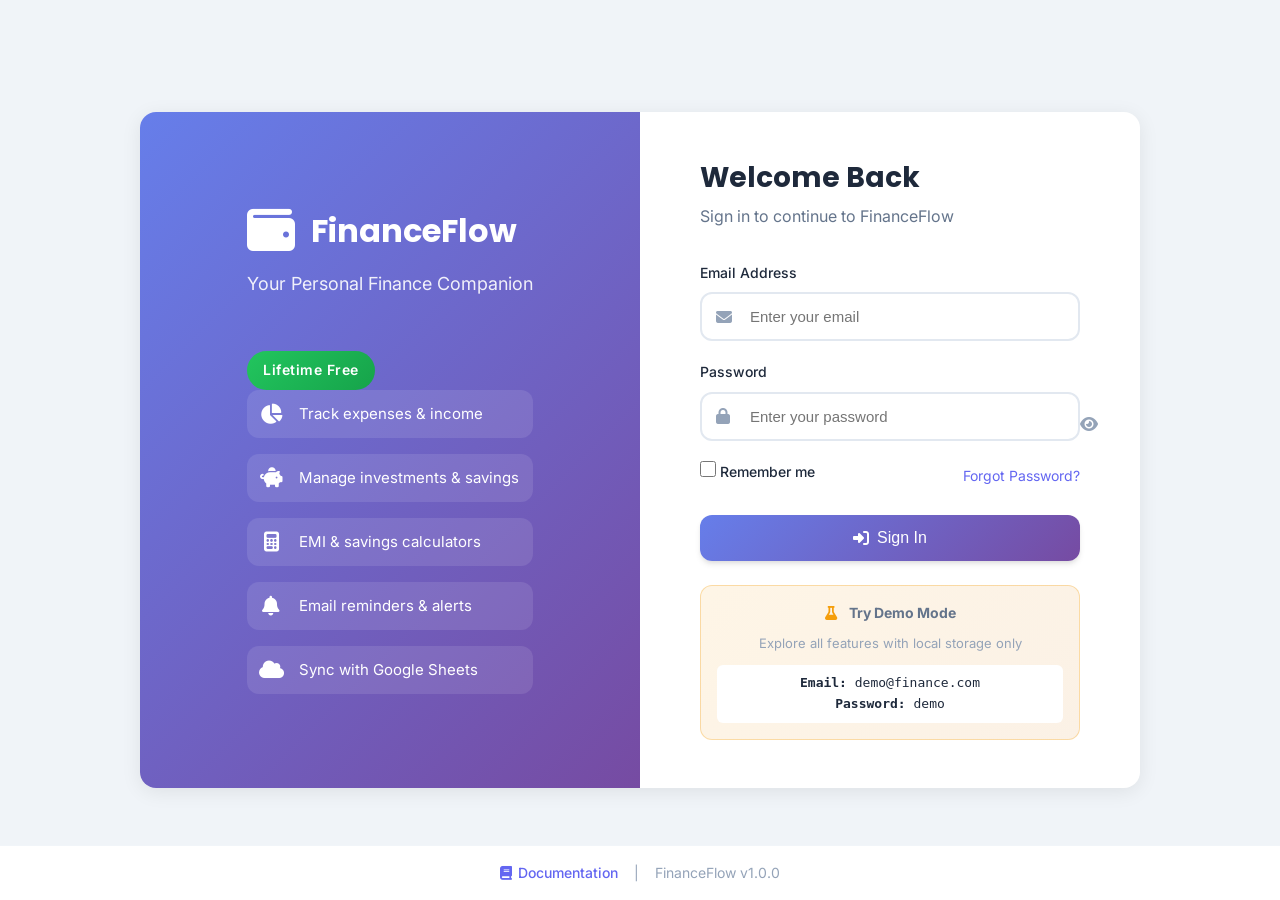
==== commit 527a897b: "Add global loader during data sync on all pages - Add loader CSS styles with spinner animation - Add" ====
--- a/accounts.html
+++ b/accounts.html
@@ -12,6 +12,13 @@
     <script src="https://cdnjs.cloudflare.com/ajax/libs/gsap/3.12.2/gsap.min.js"></script>
 </head>
 <body>
+    <!-- Global Loader -->
+    <div class="global-loader" id="globalLoader">
+        <div class="loader-spinner"></div>
+        <div class="loader-text">Loading...</div>
+        <div class="loader-subtext">Syncing your data</div>
+    </div>
+
     <!-- Mobile Menu Toggle -->
     <button class="mobile-menu-toggle" id="mobileMenuToggle" aria-label="Toggle menu">
         <i class="fas fa-bars"></i>
--- a/css/styles.css
+++ b/css/styles.css
@@ -2015,3 +2015,66 @@
 .pending-item-actions .btn-reject:hover {
     background: rgba(239, 68, 68, 0.1);
 }
+
+/* ============================================
+   GLOBAL LOADER
+   ============================================ */
+.global-loader {
+    position: fixed;
+    top: 0;
+    left: 0;
+    right: 0;
+    bottom: 0;
+    background: rgba(255, 255, 255, 0.95);
+    display: flex;
+    flex-direction: column;
+    align-items: center;
+    justify-content: center;
+    z-index: 9999;
+    opacity: 1;
+    visibility: visible;
+    transition: opacity 0.3s ease, visibility 0.3s ease;
+}
+
+.global-loader.hidden {
+    opacity: 0;
+    visibility: hidden;
+    pointer-events: none;
+}
+
+[data-theme="dark"] .global-loader {
+    background: rgba(30, 30, 46, 0.95);
+}
+
+.loader-spinner {
+    width: 50px;
+    height: 50px;
+    border: 4px solid var(--light-200);
+    border-top-color: var(--primary);
+    border-radius: 50%;
+    animation: spin 1s linear infinite;
+}
+
+[data-theme="dark"] .loader-spinner {
+    border-color: var(--dark-200);
+    border-top-color: var(--primary);
+}
+
+.loader-text {
+    margin-top: 1rem;
+    font-size: 1rem;
+    color: var(--text-secondary);
+    font-weight: 500;
+}
+
+.loader-subtext {
+    margin-top: 0.25rem;
+    font-size: 0.875rem;
+    color: var(--text-muted);
+}
+
+@keyframes spin {
+    to {
+        transform: rotate(360deg);
+    }
+}
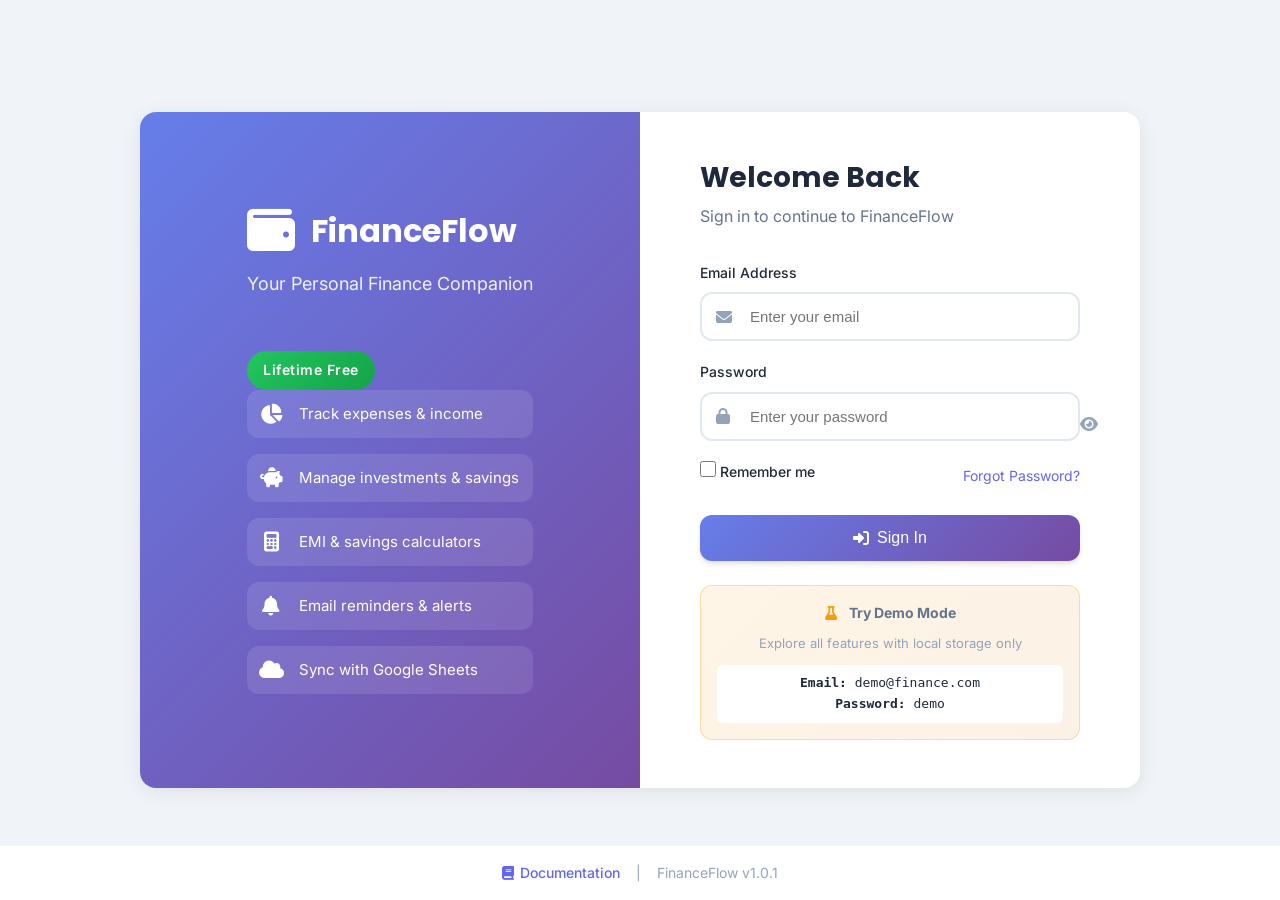
==== commit e4e350bf: "Bump version to 1.0.1 and update cache buster - Updated VERSION in config.js to 1.0.1 - Updated foot" ====
--- a/accounts.html
+++ b/accounts.html
@@ -188,10 +188,6 @@
                         <i class="fas fa-credit-card"></i>
                         Credit Cards
                     </button>
-                    <button class="tab-btn" data-tab="debit-cards">
-                        <i class="fas fa-credit-card"></i>
-                        Debit Cards
-                    </button>
                     <button class="tab-btn" data-tab="wallets">
                         <i class="fas fa-wallet"></i>
                         Wallets & Cash
@@ -216,17 +212,6 @@
                         <div class="add-card-placeholder" id="addCreditCard">
                             <i class="fas fa-plus-circle"></i>
                             <p>Add Credit Card</p>
-                        </div>
-                    </div>
-                </div>
-
-                <!-- Debit Cards Tab -->
-                <div class="tab-content" id="debit-cards">
-                    <div class="cards-grid" id="debitCardsList">
-                        <!-- Debit cards will be loaded dynamically -->
-                        <div class="add-card-placeholder" id="addDebitCard">
-                            <i class="fas fa-plus-circle"></i>
-                            <p>Add Debit Card</p>
                         </div>
                     </div>
                 </div>
@@ -327,6 +312,21 @@
                         <label for="currentBalance">Current Balance (₹)</label>
                         <input type="number" id="currentBalance" name="currentBalance" placeholder="0.00" step="0.01">
                     </div>
+                    <div class="form-group bank-account-field" id="hasDebitCardField">
+                        <label class="checkbox-label" style="margin-top: 1.5rem;">
+                            <input type="checkbox" id="hasDebitCard" name="hasDebitCard">
+                            <span>Has Debit Card</span>
+                        </label>
+                    </div>
+                </div>
+
+                <!-- Debit Card Number Field -->
+                <div class="form-group bank-account-field" id="debitCardNumberField" style="display: none;">
+                    <label for="debitCardNumber">Debit Card Number (Last 4 digits)</label>
+                    <input type="text" id="debitCardNumber" name="debitCardNumber" placeholder="XXXX" maxlength="4">
+                </div>
+
+                <div class="form-row">
                     <div class="form-group">
                         <label for="accountColor">Card Color</label>
                         <div class="color-picker">
@@ -439,7 +439,7 @@
     <footer class="page-footer">
         <a href="docs.html" target="_blank"><i class="fas fa-book"></i> Documentation</a>
         <span>|</span>
-        <span>FinanceFlow v1.0.0</span>
+        <span>FinanceFlow v1.0.1</span>
     </footer>
 
     <!-- Toast Notification -->
--- a/css/accounts.css
+++ b/css/accounts.css
@@ -787,3 +787,44 @@
         font-size: 1rem;
     }
 }
+
+/* ============================================
+   DEBIT CARD BADGE
+   ============================================ */
+.debit-card-badge {
+    display: inline-flex;
+    align-items: center;
+    gap: 0.375rem;
+    background: rgba(255, 255, 255, 0.2);
+    padding: 0.25rem 0.625rem;
+    border-radius: 1rem;
+    font-size: 0.6875rem;
+    font-weight: 500;
+    color: rgba(255, 255, 255, 0.9);
+    margin-top: 0.5rem;
+}
+
+.debit-card-badge i {
+    font-size: 0.625rem;
+}
+
+/* Checkbox Label Styling */
+.checkbox-label {
+    display: flex;
+    align-items: center;
+    gap: 0.5rem;
+    cursor: pointer;
+    font-size: 0.875rem;
+    color: var(--text-primary);
+}
+
+.checkbox-label input[type="checkbox"] {
+    width: 18px;
+    height: 18px;
+    accent-color: var(--primary);
+    cursor: pointer;
+}
+
+.checkbox-label span {
+    user-select: none;
+}
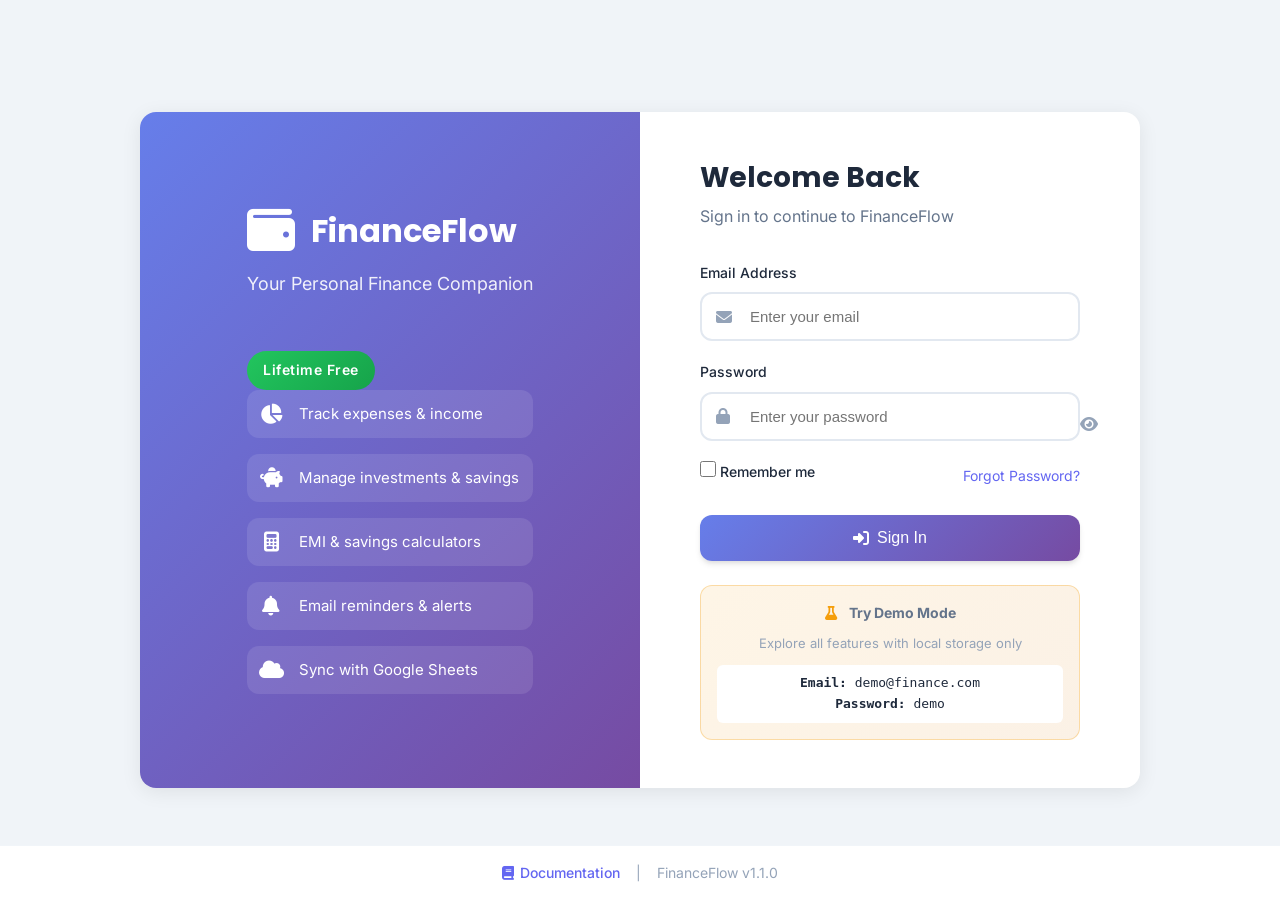
==== commit e72f16b3: "Add Progressive Web App (PWA) support - Add manifest.json with app metadata, icons, and shortcuts - " ====
--- a/accounts.html
+++ b/accounts.html
@@ -3,6 +3,17 @@
 <head>
     <meta charset="UTF-8">
     <meta name="viewport" content="width=device-width, initial-scale=1.0">
+    
+    <!-- PWA Meta Tags -->
+    <meta name="theme-color" content="#6366f1">
+    <meta name="apple-mobile-web-app-capable" content="yes">
+    <meta name="apple-mobile-web-app-status-bar-style" content="black-translucent">
+    <meta name="apple-mobile-web-app-title" content="FinanceFlow">
+    <meta name="mobile-web-app-capable" content="yes">
+    
+    <!-- PWA Manifest -->
+    <link rel="manifest" href="manifest.json">
+    <link rel="apple-touch-icon" href="icons/icon-192x192.png">
     <title>Accounts & Cards - FinanceFlow</title>
     <link rel="stylesheet" href="css/styles.css">
     <link rel="stylesheet" href="css/animations.css">
@@ -439,7 +450,7 @@
     <footer class="page-footer">
         <a href="docs.html" target="_blank"><i class="fas fa-book"></i> Documentation</a>
         <span>|</span>
-        <span>FinanceFlow v1.0.1</span>
+        <span>FinanceFlow v1.1.0</span>
     </footer>
 
     <!-- Toast Notification -->
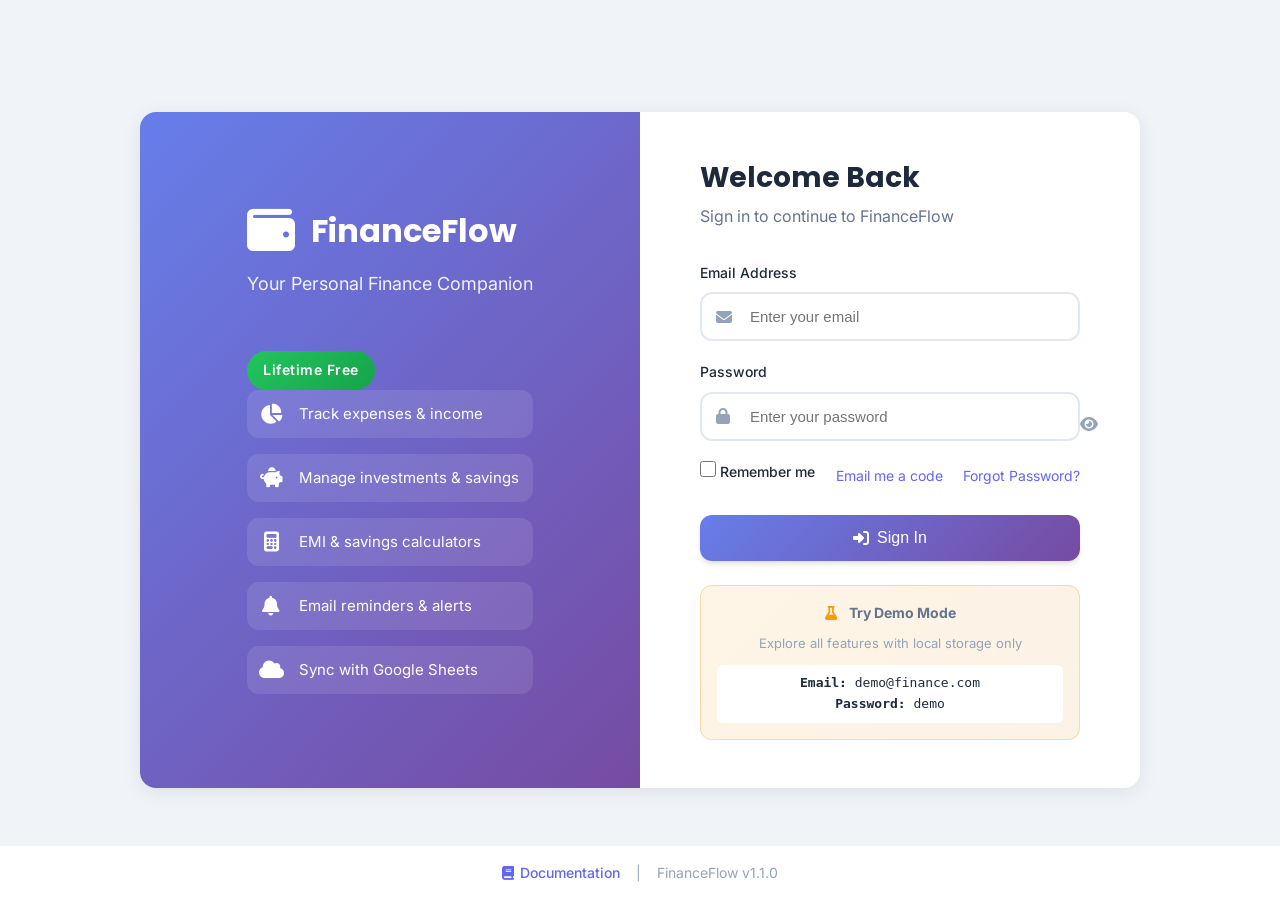
==== commit ad7098ee: "fix(cache): make a deploy actually reach the device Proved in the live browser rather than guessed: " ====
--- a/accounts.html
+++ b/accounts.html
@@ -15,9 +15,9 @@
     <link rel="manifest" href="manifest.json">
     <link rel="apple-touch-icon" href="icons/icon-192x192.png">
     <title>Accounts & Cards - FinanceFlow</title>
-    <link rel="stylesheet" href="css/styles.css">
-    <link rel="stylesheet" href="css/animations.css">
-    <link rel="stylesheet" href="css/accounts.css">
+    <link rel="stylesheet" href="css/styles.css?v=1.2.0">
+    <link rel="stylesheet" href="css/animations.css?v=1.2.0">
+    <link rel="stylesheet" href="css/accounts.css?v=1.2.0">
     <link href="https://fonts.googleapis.com/css2?family=Inter:wght@300;400;500;600;700&family=Poppins:wght@400;500;600;700&display=swap" rel="stylesheet">
     <link rel="stylesheet" href="https://cdnjs.cloudflare.com/ajax/libs/font-awesome/6.4.0/css/all.min.css">
     <script src="https://cdnjs.cloudflare.com/ajax/libs/gsap/3.12.2/gsap.min.js"></script>
@@ -457,11 +457,11 @@
     <div class="toast-container" id="toastContainer"></div>
 
     <!-- Scripts -->
-    <script src="js/config.js"></script>
-    <script src="js/sheets-api.js"></script>
-    <script src="js/storage.js"></script>
-    <script src="js/app.js"></script>
-    <script src="js/accounts.js"></script>
-    <script src="js/animations.js"></script>
+    <script src="js/config.js?v=1.2.0"></script>
+    <script src="js/sheets-api.js?v=1.2.0"></script>
+    <script src="js/storage.js?v=1.2.0"></script>
+    <script src="js/app.js?v=1.2.0"></script>
+    <script src="js/accounts.js?v=1.2.0"></script>
+    <script src="js/animations.js?v=1.2.0"></script>
 </body>
 </html>
--- a/css/styles.css
+++ b/css/styles.css
@@ -82,6 +82,8 @@
     --sidebar-collapsed: 70px;
     --header-height: 70px;
     --mobile-nav-height: 70px;
+    --mobile-menu-size: 44px;
+    --mobile-menu-left: 1rem;
 }
 
 /* Dark Theme */
@@ -349,6 +351,7 @@
 html {
     font-size: 16px;
     scroll-behavior: smooth;
+    overflow-x: hidden;
 }
 
 body {
@@ -707,10 +710,10 @@
     display: none;
     position: fixed;
     top: 1rem;
-    left: 1rem;
+    left: var(--mobile-menu-left);
     z-index: 1002;
-    width: 44px;
-    height: 44px;
+    width: var(--mobile-menu-size);
+    height: var(--mobile-menu-size);
     background: var(--bg-card);
     border: none;
     border-radius: var(--radius);
@@ -779,10 +782,17 @@
     .main-content {
         margin-left: 0;
         padding-top: 70px;
+        width: 100%;
+        max-width: 100vw;
+        box-sizing: border-box;
+        overflow-x: hidden;
     }
 
     .top-header {
-        padding-left: 4.5rem;
+        padding-left: calc(var(--mobile-menu-left) + var(--mobile-menu-size) + 0.75rem);
+        width: 100%;
+        max-width: 100%;
+        box-sizing: border-box;
     }
 
     /* Settings page mobile */
@@ -812,6 +822,7 @@
     min-height: 100vh;
     transition: margin-left var(--transition);
     padding-bottom: 0;
+    overflow-x: hidden;
 }
 
 /* Top Header */
@@ -1707,6 +1718,7 @@
 
     .top-header {
         padding: 1rem;
+        padding-left: calc(var(--mobile-menu-left) + var(--mobile-menu-size) + 0.75rem);
     }
 
     .header-left .page-title {
@@ -1734,6 +1746,7 @@
 @media (max-width: 640px) {
     .top-header {
         flex-wrap: wrap;
+        padding-left: calc(var(--mobile-menu-left) + var(--mobile-menu-size) + 0.75rem);
     }
 
     .header-left {
@@ -2078,3 +2091,46 @@
         transform: rotate(360deg);
     }
 }
+
+
+/* ── Receipt picker (Quick Add) ─────────────────────────────────────────────
+   Deliberately a small control, not a big drop zone: it holds one optional
+   image beside a form of required fields, and a large dashed canvas would read
+   as the most important thing on the screen. */
+.receipt-btn {
+  display: inline-flex; align-items: center; gap: 8px;
+  padding: 10px 16px; border-radius: 10px; cursor: pointer;
+  border: 1px dashed var(--primary, #6366f1);
+  background: var(--primary-light, #eef2ff);
+  color: var(--primary, #6366f1);
+  font-size: 14px; font-weight: 600; font-family: inherit;
+  transition: background .15s, border-color .15s;
+}
+.receipt-btn:hover { background: var(--primary, #6366f1); color: #fff; }
+
+.receipt-preview {
+  display: flex; align-items: center; gap: 12px;
+  padding: 10px; border-radius: 10px;
+  border: 1px solid var(--border, #e5e7eb);
+  background: var(--bg-secondary, #f9fafb);
+}
+.receipt-preview img {
+  width: 52px; height: 52px; flex: none;
+  object-fit: cover; border-radius: 8px;
+  border: 1px solid var(--border, #e5e7eb); background: #fff;
+}
+.receipt-meta {
+  display: flex; flex-direction: column; gap: 2px;
+  min-width: 0; flex: 1; font-size: 13px;
+}
+/* the filename is the part that runs long, so it is the part that truncates */
+.receipt-meta > span:first-child {
+  overflow: hidden; text-overflow: ellipsis; white-space: nowrap; font-weight: 600;
+}
+.receipt-size { color: var(--text-secondary, #6b7280); font-size: 12px; }
+.receipt-remove {
+  flex: none; width: 30px; height: 30px; border-radius: 8px; cursor: pointer;
+  border: 1px solid var(--border, #e5e7eb); background: #fff;
+  color: var(--text-secondary, #6b7280);
+}
+.receipt-remove:hover { color: var(--danger, #ef4444); border-color: var(--danger, #ef4444); }
--- a/css/accounts.css
+++ b/css/accounts.css
@@ -1,6 +1,15 @@
 /* ============================================
    Accounts & Cards Page Styles
    ============================================ */
+
+/* Mobile overflow prevention */
+@media (max-width: 768px) {
+    .accounts-content,
+    .accounts-content * {
+        max-width: 100% !important;
+        box-sizing: border-box !important;
+    }
+}
 
 /* Accounts Content */
 .accounts-content {
@@ -705,11 +714,44 @@
 @media (max-width: 768px) {
     .accounts-content {
         padding: 1rem;
+        width: 100%;
+        max-width: 100%;
+        box-sizing: border-box;
+        overflow-x: hidden;
+    }
+
+    .tabs-container {
+        width: 100%;
+        max-width: 100%;
+        box-sizing: border-box;
+        overflow-x: hidden;
+    }
+
+    .tabs-header {
+        width: 100%;
+        max-width: 100%;
+        overflow-x: auto;
+        -webkit-overflow-scrolling: touch;
+        box-sizing: border-box;
+        flex-wrap: nowrap;
+    }
+
+    .tab-btn {
+        flex-shrink: 0;
+    }
+
+    .tab-content {
+        width: 100%;
+        max-width: 100%;
+        box-sizing: border-box;
+        overflow-x: hidden;
     }
 
     .account-stats {
         grid-template-columns: repeat(2, 1fr);
         gap: 0.75rem;
+        width: 100%;
+        max-width: 100%;
     }
 
     .stat-card {
@@ -735,6 +777,18 @@
     .cards-grid,
     .wallets-grid {
         grid-template-columns: 1fr;
+        width: 100%;
+        max-width: 100%;
+        box-sizing: border-box;
+    }
+
+    .wallet-card,
+    .bank-card,
+    .credit-card,
+    .add-card-placeholder {
+        width: 100%;
+        max-width: 100%;
+        box-sizing: border-box;
     }
 
     .tabs-header {
@@ -759,6 +813,29 @@
 @media (max-width: 480px) {
     .accounts-content {
         padding: 0.75rem;
+        max-width: 100%;
+        overflow-x: hidden;
+    }
+
+    .tabs-container {
+        max-width: 100%;
+    }
+
+    .tab-content {
+        padding: 1rem;
+        max-width: 100%;
+        overflow-x: hidden;
+    }
+
+    .wallets-grid,
+    .accounts-grid,
+    .cards-grid {
+        max-width: 100%;
+    }
+
+    .wallet-card {
+        max-width: 100%;
+        flex-wrap: wrap;
     }
 
     .account-stats {
